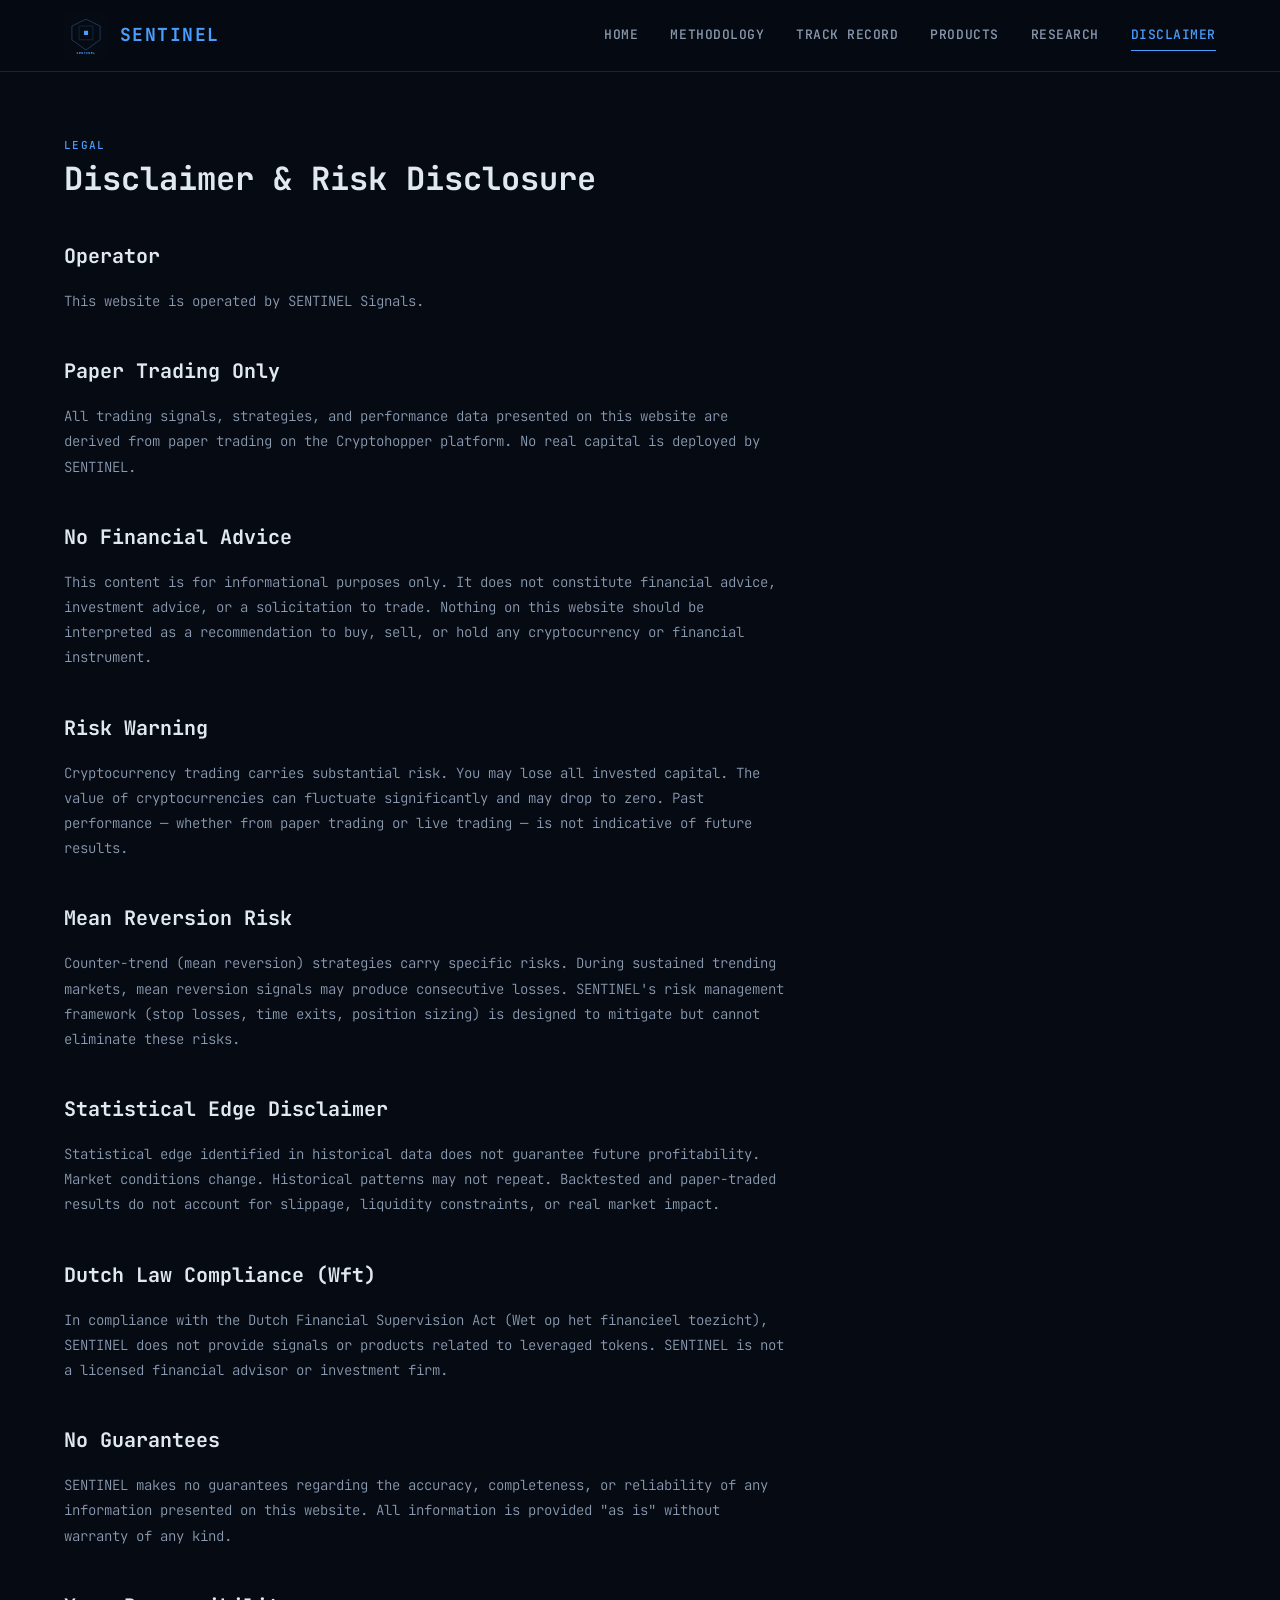
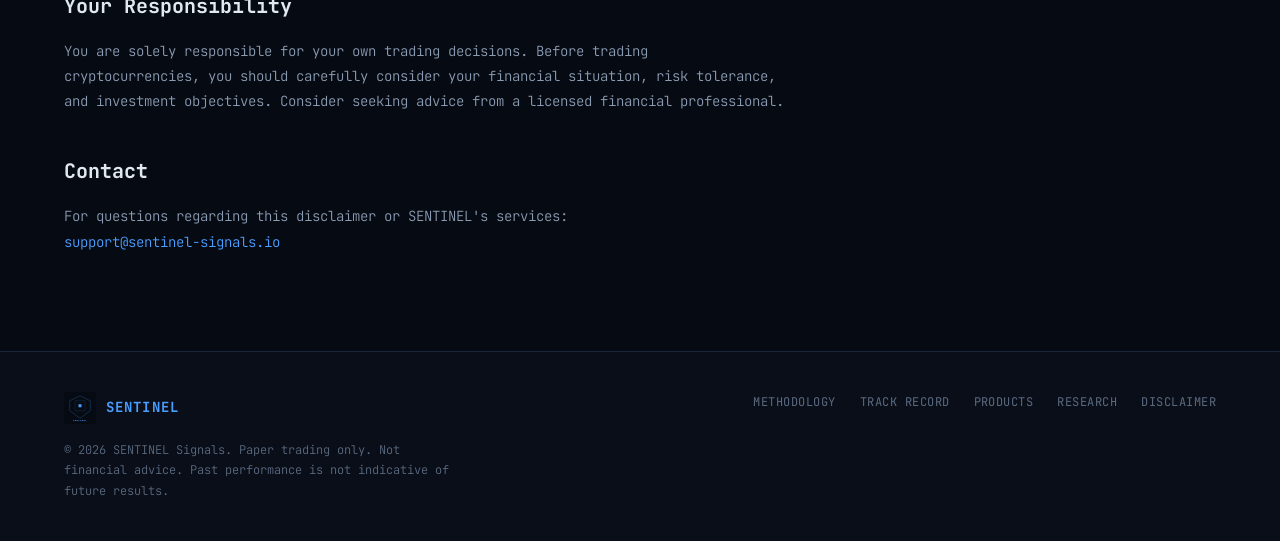
==== pages/disclaimer.html @ 6875c754 "Add complete SENTINEL website with logo in header Full website for sentinel-signals.io with 6 pages:" ====
<!DOCTYPE html>
<html lang="en">
<head>
  <meta charset="UTF-8">
  <meta name="viewport" content="width=device-width, initial-scale=1.0">
  <title>Disclaimer — SENTINEL</title>
  <meta name="description" content="Full risk disclosure and legal disclaimer for SENTINEL Signals.">
  <link rel="icon" href="../assets/logo.svg" type="image/svg+xml">
  <link rel="stylesheet" href="../css/style.css">
</head>
<body>

  <!-- ── Header ── -->
  <header class="header">
    <div class="header__inner">
      <a href="../index.html" class="header__logo">
        <img src="../assets/logo.svg" alt="SENTINEL Logo" class="header__logo-img">
        <span class="header__logo-text">SENTINEL</span>
      </a>
      <button class="header__menu-toggle" id="menuToggle" aria-label="Toggle navigation">
        <span></span><span></span><span></span>
      </button>
      <nav class="header__nav" id="navMenu">
        <a href="../index.html">Home</a>
        <a href="methodology.html">Methodology</a>
        <a href="track-record.html">Track Record</a>
        <a href="products.html">Products</a>
        <a href="research.html">Research</a>
        <a href="disclaimer.html" class="active">Disclaimer</a>
      </nav>
    </div>
  </header>

  <!-- ── Disclaimer Content ── -->
  <div class="container">
    <div class="disclaimer-content">
      <span class="section__label">Legal</span>
      <h1 class="section__title">Disclaimer &amp; Risk Disclosure</h1>

      <h2>Operator</h2>
      <p>
        This website is operated by SENTINEL Signals.
      </p>

      <h2>Paper Trading Only</h2>
      <p>
        All trading signals, strategies, and performance data presented on this website
        are derived from paper trading on the Cryptohopper platform.
        No real capital is deployed by SENTINEL.
      </p>

      <h2>No Financial Advice</h2>
      <p>
        This content is for informational purposes only. It does not constitute
        financial advice, investment advice, or a solicitation to trade.
        Nothing on this website should be interpreted as a recommendation to buy,
        sell, or hold any cryptocurrency or financial instrument.
      </p>

      <h2>Risk Warning</h2>
      <p>
        Cryptocurrency trading carries substantial risk. You may lose all invested
        capital. The value of cryptocurrencies can fluctuate significantly and may
        drop to zero. Past performance — whether from paper trading or live trading —
        is not indicative of future results.
      </p>

      <h2>Mean Reversion Risk</h2>
      <p>
        Counter-trend (mean reversion) strategies carry specific risks. During sustained
        trending markets, mean reversion signals may produce consecutive losses. SENTINEL's
        risk management framework (stop losses, time exits, position sizing) is designed to
        mitigate but cannot eliminate these risks.
      </p>

      <h2>Statistical Edge Disclaimer</h2>
      <p>
        Statistical edge identified in historical data does not guarantee future profitability.
        Market conditions change. Historical patterns may not repeat. Backtested and paper-traded
        results do not account for slippage, liquidity constraints, or real market impact.
      </p>

      <h2>Dutch Law Compliance (Wft)</h2>
      <p>
        In compliance with the Dutch Financial Supervision Act (Wet op het financieel toezicht),
        SENTINEL does not provide signals or products related to leveraged tokens.
        SENTINEL is not a licensed financial advisor or investment firm.
      </p>

      <h2>No Guarantees</h2>
      <p>
        SENTINEL makes no guarantees regarding the accuracy, completeness, or reliability
        of any information presented on this website. All information is provided "as is"
        without warranty of any kind.
      </p>

      <h2>Your Responsibility</h2>
      <p>
        You are solely responsible for your own trading decisions. Before trading cryptocurrencies,
        you should carefully consider your financial situation, risk tolerance, and investment
        objectives. Consider seeking advice from a licensed financial professional.
      </p>

      <h2>Contact</h2>
      <p>
        For questions regarding this disclaimer or SENTINEL's services:<br>
        <a href="mailto:support@sentinel-signals.io">support@sentinel-signals.io</a>
      </p>
    </div>
  </div>

  <!-- ── Footer ── -->
  <footer class="footer">
    <div class="container">
      <div class="footer__inner">
        <div class="footer__brand">
          <div class="footer__logo">
            <img src="../assets/logo.svg" alt="SENTINEL">
            <span>SENTINEL</span>
          </div>
          <p class="footer__legal">
            &copy; 2026 SENTINEL Signals. Paper trading only. Not financial advice.
            Past performance is not indicative of future results.
          </p>
        </div>
        <div class="footer__links">
          <a href="methodology.html">Methodology</a>
          <a href="track-record.html">Track Record</a>
          <a href="products.html">Products</a>
          <a href="research.html">Research</a>
          <a href="disclaimer.html">Disclaimer</a>
        </div>
      </div>
    </div>
  </footer>

  <script src="../js/main.js"></script>
</body>
</html>
---- css/style.css ----
/* ══════════════════════════════════════════
   SENTINEL — Global Styles
   Precise · Technical · Analytical · Rule-Based
   ══════════════════════════════════════════ */

@import url('https://fonts.googleapis.com/css2?family=JetBrains+Mono:wght@300;400;500;700&display=swap');

/* ── Reset & Base ── */
*, *::before, *::after {
  margin: 0;
  padding: 0;
  box-sizing: border-box;
}

:root {
  --bg-primary: #060a12;
  --bg-secondary: #0a0e18;
  --bg-card: #0d1220;
  --bg-card-hover: #111828;
  --blue-primary: #4a9eff;
  --blue-light: #7ab8ff;
  --blue-muted: #2a5a8a;
  --blue-glow: rgba(74, 158, 255, 0.15);
  --blue-glow-strong: rgba(74, 158, 255, 0.3);
  --text-primary: #e0e8f0;
  --text-secondary: #8a9ab0;
  --text-muted: #5a6a80;
  --border-color: #1a2438;
  --border-blue: rgba(74, 158, 255, 0.2);
  --warning-bg: rgba(255, 180, 0, 0.08);
  --warning-border: rgba(255, 180, 0, 0.3);
  --warning-text: #ffb400;
  --font-mono: 'JetBrains Mono', 'Fira Code', 'Courier New', monospace;
  --max-width: 1200px;
  --header-height: 72px;
}

html {
  scroll-behavior: smooth;
}

body {
  font-family: var(--font-mono);
  background-color: var(--bg-primary);
  color: var(--text-primary);
  line-height: 1.7;
  font-size: 15px;
  -webkit-font-smoothing: antialiased;
  -moz-osx-font-smoothing: grayscale;
}

a {
  color: var(--blue-primary);
  text-decoration: none;
  transition: color 0.2s ease;
}

a:hover {
  color: var(--blue-light);
}

img {
  max-width: 100%;
  height: auto;
}

/* ── Layout ── */
.container {
  max-width: var(--max-width);
  margin: 0 auto;
  padding: 0 24px;
}

.section {
  padding: 80px 0;
}

.section--alt {
  background-color: var(--bg-secondary);
}

/* ── Header ── */
.header {
  position: fixed;
  top: 0;
  left: 0;
  right: 0;
  height: var(--header-height);
  background: rgba(6, 10, 18, 0.92);
  backdrop-filter: blur(12px);
  -webkit-backdrop-filter: blur(12px);
  border-bottom: 1px solid var(--border-color);
  z-index: 1000;
  transition: background 0.3s ease;
}

.header__inner {
  display: flex;
  align-items: center;
  justify-content: space-between;
  height: 100%;
  max-width: var(--max-width);
  margin: 0 auto;
  padding: 0 24px;
}

.header__logo {
  display: flex;
  align-items: center;
  gap: 12px;
  text-decoration: none;
  flex-shrink: 0;
}

.header__logo-img {
  height: 44px;
  width: 44px;
  object-fit: contain;
}

.header__logo-text {
  font-size: 18px;
  font-weight: 700;
  letter-spacing: 0.08em;
  color: var(--blue-primary);
  text-transform: uppercase;
}

.header__nav {
  display: flex;
  align-items: center;
  gap: 32px;
}

.header__nav a {
  font-size: 13px;
  font-weight: 500;
  letter-spacing: 0.04em;
  color: var(--text-secondary);
  text-transform: uppercase;
  transition: color 0.2s ease;
  position: relative;
}

.header__nav a:hover,
.header__nav a.active {
  color: var(--blue-primary);
}

.header__nav a::after {
  content: '';
  position: absolute;
  bottom: -4px;
  left: 0;
  width: 0;
  height: 1px;
  background: var(--blue-primary);
  transition: width 0.2s ease;
}

.header__nav a:hover::after,
.header__nav a.active::after {
  width: 100%;
}

/* Mobile menu toggle */
.header__menu-toggle {
  display: none;
  background: none;
  border: none;
  cursor: pointer;
  padding: 8px;
}

.header__menu-toggle span {
  display: block;
  width: 24px;
  height: 2px;
  background: var(--blue-primary);
  margin: 5px 0;
  transition: all 0.3s ease;
}

/* ── Hero ── */
.hero {
  padding-top: calc(var(--header-height) + 80px);
  padding-bottom: 80px;
  position: relative;
  overflow: hidden;
}

.hero::before {
  content: '';
  position: absolute;
  top: 0;
  left: 0;
  right: 0;
  bottom: 0;
  background: radial-gradient(ellipse at 20% 30%, var(--blue-glow) 0%, transparent 60%);
  pointer-events: none;
}

.hero__content {
  position: relative;
  z-index: 1;
  max-width: 800px;
}

.hero__tag {
  display: inline-block;
  font-size: 11px;
  font-weight: 500;
  letter-spacing: 0.12em;
  text-transform: uppercase;
  color: var(--blue-primary);
  border: 1px solid var(--border-blue);
  padding: 6px 14px;
  margin-bottom: 24px;
  background: var(--blue-glow);
}

.hero h1 {
  font-size: clamp(28px, 4vw, 48px);
  font-weight: 700;
  line-height: 1.2;
  letter-spacing: -0.01em;
  color: var(--text-primary);
  margin-bottom: 24px;
}

.hero h1 .highlight {
  color: var(--blue-primary);
}

.hero__sub {
  font-size: 15px;
  font-weight: 300;
  line-height: 1.8;
  color: var(--text-secondary);
  margin-bottom: 32px;
  max-width: 680px;
}

.hero__cta {
  display: flex;
  gap: 16px;
  flex-wrap: wrap;
  margin-bottom: 32px;
}

.hero__disclaimer {
  font-size: 12px;
  color: var(--text-muted);
  line-height: 1.6;
  border-left: 2px solid var(--border-blue);
  padding-left: 12px;
}

/* ── Buttons ── */
.btn {
  display: inline-flex;
  align-items: center;
  gap: 8px;
  font-family: var(--font-mono);
  font-size: 13px;
  font-weight: 600;
  letter-spacing: 0.04em;
  text-transform: uppercase;
  padding: 14px 28px;
  border: none;
  cursor: pointer;
  transition: all 0.25s ease;
  text-decoration: none;
}

.btn--primary {
  background: var(--blue-primary);
  color: var(--bg-primary);
}

.btn--primary:hover {
  background: var(--blue-light);
  color: var(--bg-primary);
  box-shadow: 0 0 24px var(--blue-glow-strong);
}

.btn--secondary {
  background: transparent;
  color: var(--blue-primary);
  border: 1px solid var(--border-blue);
}

.btn--secondary:hover {
  border-color: var(--blue-primary);
  background: var(--blue-glow);
  color: var(--blue-light);
}

/* ── Section Headings ── */
.section__label {
  font-size: 11px;
  font-weight: 500;
  letter-spacing: 0.12em;
  text-transform: uppercase;
  color: var(--blue-primary);
  margin-bottom: 12px;
}

.section__title {
  font-size: clamp(22px, 3vw, 32px);
  font-weight: 700;
  line-height: 1.3;
  color: var(--text-primary);
  margin-bottom: 24px;
}

.section__body {
  font-size: 15px;
  font-weight: 300;
  line-height: 1.8;
  color: var(--text-secondary);
  max-width: 720px;
}

/* ── Conditions Grid (Bloomberg-style) ── */
.conditions-grid {
  display: grid;
  grid-template-columns: repeat(auto-fit, minmax(320px, 1fr));
  gap: 1px;
  background: var(--border-color);
  border: 1px solid var(--border-color);
  margin-top: 40px;
}

.condition-card {
  background: var(--bg-card);
  padding: 32px;
  transition: background 0.2s ease;
}

.condition-card:hover {
  background: var(--bg-card-hover);
}

.condition-card__number {
  font-size: 11px;
  font-weight: 500;
  letter-spacing: 0.12em;
  color: var(--text-muted);
  margin-bottom: 12px;
  text-transform: uppercase;
}

.condition-card__title {
  font-size: 16px;
  font-weight: 700;
  color: var(--blue-primary);
  margin-bottom: 16px;
  letter-spacing: 0.02em;
}

.condition-card__text {
  font-size: 14px;
  font-weight: 300;
  line-height: 1.7;
  color: var(--text-secondary);
}

.conditions-note {
  margin-top: 24px;
  padding: 20px 24px;
  background: var(--blue-glow);
  border: 1px solid var(--border-blue);
  font-size: 13px;
  font-weight: 600;
  color: var(--blue-primary);
  letter-spacing: 0.02em;
  text-align: center;
}

/* ── Risk Framework ── */
.risk-list {
  list-style: none;
  margin-top: 32px;
  display: flex;
  flex-direction: column;
  gap: 20px;
  max-width: 720px;
}

.risk-list__item {
  display: flex;
  gap: 16px;
  align-items: flex-start;
}

.risk-list__number {
  flex-shrink: 0;
  width: 36px;
  height: 36px;
  display: flex;
  align-items: center;
  justify-content: center;
  background: var(--blue-glow);
  border: 1px solid var(--border-blue);
  font-size: 14px;
  font-weight: 700;
  color: var(--blue-primary);
}

.risk-list__content h4 {
  font-size: 14px;
  font-weight: 600;
  color: var(--text-primary);
  margin-bottom: 6px;
}

.risk-list__content p {
  font-size: 14px;
  font-weight: 300;
  color: var(--text-secondary);
  line-height: 1.7;
}

/* ── Research References ── */
.research-list {
  list-style: none;
  margin-top: 32px;
  display: flex;
  flex-direction: column;
  gap: 24px;
  max-width: 720px;
}

.research-item {
  padding-left: 20px;
  border-left: 2px solid var(--border-blue);
}

.research-item__author {
  font-size: 13px;
  font-weight: 600;
  color: var(--blue-primary);
  margin-bottom: 4px;
}

.research-item__title {
  font-size: 14px;
  font-weight: 400;
  color: var(--text-primary);
  margin-bottom: 6px;
}

.research-item__desc {
  font-size: 13px;
  font-weight: 300;
  color: var(--text-secondary);
  line-height: 1.6;
}

.research-disclaimer {
  margin-top: 32px;
  font-size: 12px;
  color: var(--text-muted);
  line-height: 1.6;
  border-left: 2px solid var(--border-blue);
  padding-left: 12px;
  max-width: 720px;
}

/* ── Products Grid ── */
.products-grid {
  display: grid;
  grid-template-columns: repeat(auto-fit, minmax(280px, 1fr));
  gap: 1px;
  background: var(--border-color);
  border: 1px solid var(--border-color);
  margin-top: 40px;
}

.product-card {
  background: var(--bg-card);
  padding: 32px;
  display: flex;
  flex-direction: column;
  transition: background 0.2s ease;
}

.product-card:hover {
  background: var(--bg-card-hover);
}

.product-card__tag {
  font-size: 11px;
  font-weight: 500;
  letter-spacing: 0.12em;
  text-transform: uppercase;
  color: var(--text-muted);
  margin-bottom: 12px;
}

.product-card__name {
  font-size: 16px;
  font-weight: 700;
  color: var(--text-primary);
  margin-bottom: 12px;
}

.product-card__desc {
  font-size: 13px;
  font-weight: 300;
  line-height: 1.7;
  color: var(--text-secondary);
  flex: 1;
  margin-bottom: 20px;
}

.product-card__meta {
  display: flex;
  flex-wrap: wrap;
  gap: 8px;
  margin-bottom: 20px;
}

.product-card__badge {
  font-size: 11px;
  font-weight: 500;
  letter-spacing: 0.04em;
  padding: 4px 10px;
  background: var(--blue-glow);
  border: 1px solid var(--border-blue);
  color: var(--blue-primary);
}

.product-card__price {
  font-size: 20px;
  font-weight: 700;
  color: var(--blue-primary);
  margin-bottom: 16px;
}

.product-card__price span {
  font-size: 13px;
  font-weight: 300;
  color: var(--text-muted);
}

/* ── Track Record ── */
.track-stats {
  display: grid;
  grid-template-columns: repeat(auto-fit, minmax(180px, 1fr));
  gap: 1px;
  background: var(--border-color);
  border: 1px solid var(--border-color);
  margin-top: 40px;
}

.track-stat {
  background: var(--bg-card);
  padding: 28px 24px;
  text-align: center;
}

.track-stat__value {
  font-size: 28px;
  font-weight: 700;
  color: var(--blue-primary);
  margin-bottom: 8px;
}

.track-stat__label {
  font-size: 12px;
  font-weight: 400;
  letter-spacing: 0.06em;
  text-transform: uppercase;
  color: var(--text-muted);
}

.track-disclaimer {
  margin-top: 24px;
  padding: 16px 20px;
  background: var(--warning-bg);
  border: 1px solid var(--warning-border);
  font-size: 12px;
  color: var(--warning-text);
  line-height: 1.6;
}

/* ── Disclaimer Page ── */
.disclaimer-content {
  max-width: 720px;
  padding-top: calc(var(--header-height) + 60px);
  padding-bottom: 80px;
}

.disclaimer-content h2 {
  font-size: 20px;
  font-weight: 700;
  color: var(--text-primary);
  margin-top: 40px;
  margin-bottom: 16px;
}

.disclaimer-content p {
  font-size: 14px;
  font-weight: 300;
  line-height: 1.8;
  color: var(--text-secondary);
  margin-bottom: 16px;
}

/* ── Footer ── */
.footer {
  border-top: 1px solid var(--border-color);
  padding: 40px 0;
  background: var(--bg-secondary);
}

.footer__inner {
  display: flex;
  justify-content: space-between;
  align-items: flex-start;
  gap: 40px;
  flex-wrap: wrap;
}

.footer__brand {
  max-width: 400px;
}

.footer__logo {
  display: flex;
  align-items: center;
  gap: 10px;
  margin-bottom: 16px;
}

.footer__logo img {
  height: 32px;
  width: 32px;
}

.footer__logo span {
  font-size: 14px;
  font-weight: 700;
  letter-spacing: 0.08em;
  color: var(--blue-primary);
  text-transform: uppercase;
}

.footer__legal {
  font-size: 12px;
  font-weight: 300;
  line-height: 1.7;
  color: var(--text-muted);
}

.footer__links {
  display: flex;
  gap: 24px;
  flex-wrap: wrap;
}

.footer__links a {
  font-size: 12px;
  font-weight: 400;
  letter-spacing: 0.04em;
  text-transform: uppercase;
  color: var(--text-muted);
}

.footer__links a:hover {
  color: var(--blue-primary);
}

/* ── Disclaimer Modal ── */
.modal-overlay {
  position: fixed;
  inset: 0;
  background: rgba(0, 0, 0, 0.8);
  backdrop-filter: blur(4px);
  z-index: 9999;
  display: flex;
  align-items: center;
  justify-content: center;
  padding: 24px;
}

.modal-overlay.hidden {
  display: none;
}

.modal {
  background: var(--bg-card);
  border: 1px solid var(--border-color);
  max-width: 560px;
  width: 100%;
  padding: 40px;
}

.modal__icon {
  font-size: 24px;
  margin-bottom: 16px;
}

.modal__title {
  font-size: 18px;
  font-weight: 700;
  color: var(--text-primary);
  margin-bottom: 20px;
}

.modal__text {
  font-size: 13px;
  font-weight: 300;
  line-height: 1.8;
  color: var(--text-secondary);
  margin-bottom: 28px;
}

.modal__btn {
  width: 100%;
}

/* ── Cookie Banner ── */
.cookie-banner {
  position: fixed;
  bottom: 0;
  left: 0;
  right: 0;
  background: var(--bg-card);
  border-top: 1px solid var(--border-color);
  padding: 16px 24px;
  z-index: 9998;
  display: flex;
  align-items: center;
  justify-content: space-between;
  gap: 16px;
  flex-wrap: wrap;
}

.cookie-banner.hidden {
  display: none;
}

.cookie-banner__text {
  font-size: 12px;
  font-weight: 300;
  color: var(--text-secondary);
}

.cookie-banner__actions {
  display: flex;
  gap: 12px;
}

.cookie-banner__btn {
  font-family: var(--font-mono);
  font-size: 11px;
  font-weight: 600;
  letter-spacing: 0.04em;
  text-transform: uppercase;
  padding: 8px 16px;
  border: none;
  cursor: pointer;
  transition: all 0.2s ease;
}

.cookie-banner__btn--accept {
  background: var(--blue-primary);
  color: var(--bg-primary);
}

.cookie-banner__btn--manage {
  background: transparent;
  color: var(--text-muted);
  border: 1px solid var(--border-color);
}

/* ── Page Header (for sub-pages) ── */
.page-header {
  padding-top: calc(var(--header-height) + 60px);
  padding-bottom: 40px;
  border-bottom: 1px solid var(--border-color);
}

/* ── Responsive ── */
@media (max-width: 768px) {
  .header__nav {
    display: none;
    position: absolute;
    top: var(--header-height);
    left: 0;
    right: 0;
    background: var(--bg-primary);
    border-bottom: 1px solid var(--border-color);
    flex-direction: column;
    padding: 24px;
    gap: 20px;
  }

  .header__nav.open {
    display: flex;
  }

  .header__menu-toggle {
    display: block;
  }

  .hero h1 {
    font-size: 26px;
  }

  .conditions-grid {
    grid-template-columns: 1fr;
  }

  .products-grid {
    grid-template-columns: 1fr;
  }

  .footer__inner {
    flex-direction: column;
  }

  .section {
    padding: 60px 0;
  }

  .hero {
    padding-top: calc(var(--header-height) + 40px);
    padding-bottom: 60px;
  }
}
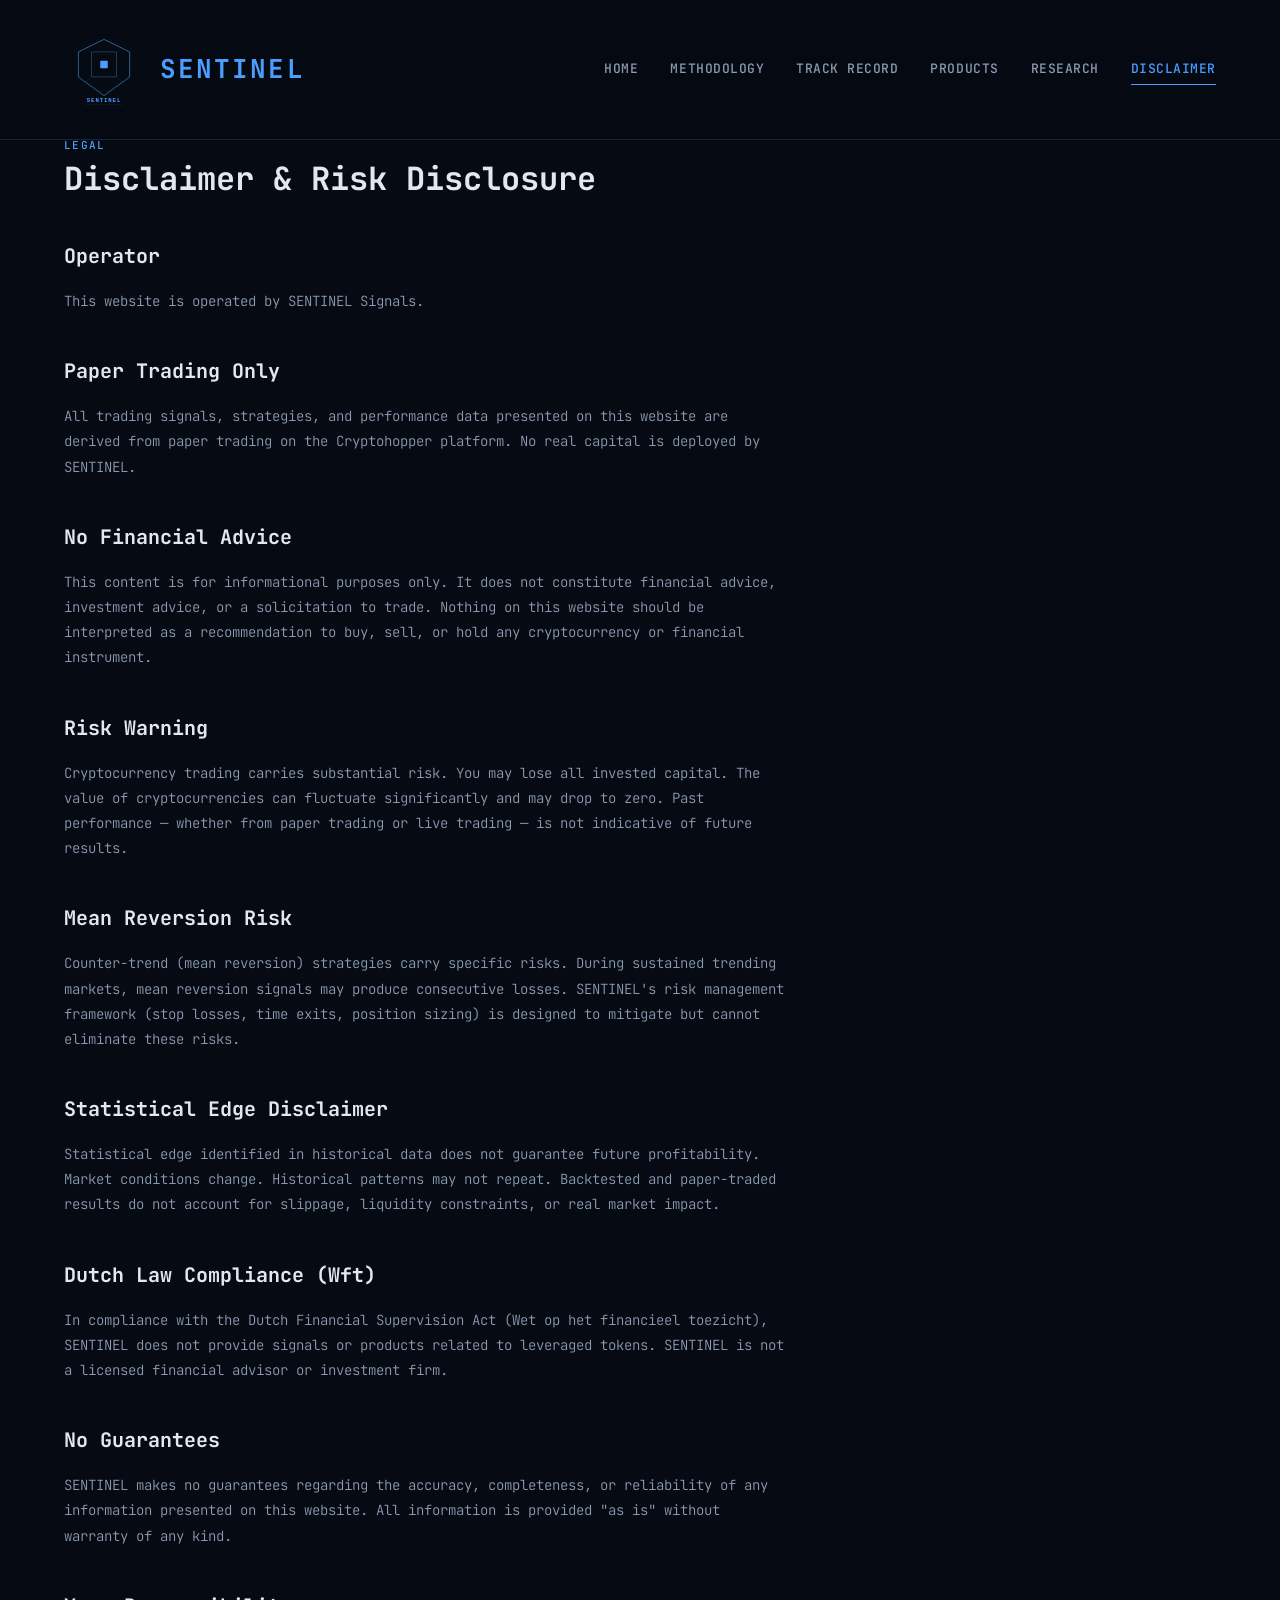
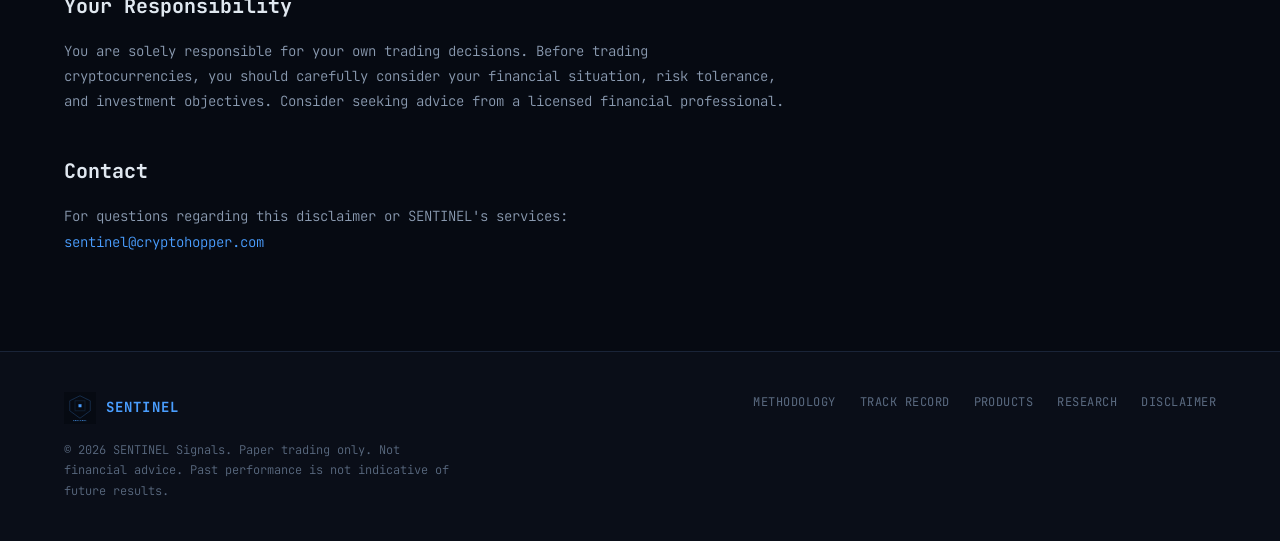
==== commit d5206c1b: "Update contact email to sentinel@cryptohopper.com https://claude.ai/code/session_01MreE29MyZRjWnUt4k" ====
--- a/pages/disclaimer.html
+++ b/pages/disclaimer.html
@@ -104,7 +104,7 @@
       <h2>Contact</h2>
       <p>
         For questions regarding this disclaimer or SENTINEL's services:<br>
-        <a href="mailto:support@sentinel-signals.io">support@sentinel-signals.io</a>
+        <a href="mailto:sentinel@cryptohopper.com">sentinel@cryptohopper.com</a>
       </p>
     </div>
   </div>
--- a/css/style.css
+++ b/css/style.css
@@ -33,6 +33,7 @@
   --font-mono: 'JetBrains Mono', 'Fira Code', 'Courier New', monospace;
   --max-width: 1200px;
   --header-height: 72px;
+  --header-height-expanded: 140px;
 }
 
 html {
@@ -85,13 +86,19 @@
   top: 0;
   left: 0;
   right: 0;
-  height: var(--header-height);
-  background: rgba(6, 10, 18, 0.92);
+  height: var(--header-height-expanded);
+  background: rgba(6, 10, 18, 0.95);
   backdrop-filter: blur(12px);
   -webkit-backdrop-filter: blur(12px);
   border-bottom: 1px solid var(--border-color);
   z-index: 1000;
-  transition: background 0.3s ease;
+  transition: height 0.4s ease, background 0.3s ease, box-shadow 0.3s ease;
+}
+
+.header.header--scrolled {
+  height: var(--header-height);
+  background: rgba(6, 10, 18, 0.98);
+  box-shadow: 0 2px 20px rgba(0, 0, 0, 0.3);
 }
 
 .header__inner {
@@ -107,23 +114,34 @@
 .header__logo {
   display: flex;
   align-items: center;
-  gap: 12px;
+  gap: 16px;
   text-decoration: none;
   flex-shrink: 0;
 }
 
 .header__logo-img {
-  height: 44px;
-  width: 44px;
+  height: 80px;
+  width: 80px;
   object-fit: contain;
+  transition: height 0.4s ease, width 0.4s ease;
+}
+
+.header--scrolled .header__logo-img {
+  height: 40px;
+  width: 40px;
 }
 
 .header__logo-text {
+  font-size: 26px;
+  font-weight: 700;
+  letter-spacing: 0.08em;
+  color: var(--blue-primary);
+  text-transform: uppercase;
+  transition: font-size 0.4s ease;
+}
+
+.header--scrolled .header__logo-text {
   font-size: 18px;
-  font-weight: 700;
-  letter-spacing: 0.08em;
-  color: var(--blue-primary);
-  text-transform: uppercase;
 }
 
 .header__nav {
@@ -183,7 +201,7 @@
 
 /* ── Hero ── */
 .hero {
-  padding-top: calc(var(--header-height) + 80px);
+  padding-top: calc(var(--header-height-expanded) + 80px);
   padding-bottom: 80px;
   position: relative;
   overflow: hidden;
@@ -828,7 +846,25 @@
   }
 
   .hero {
-    padding-top: calc(var(--header-height) + 40px);
+    padding-top: calc(var(--header-height-expanded) + 40px);
     padding-bottom: 60px;
   }
-}
+
+  .header__logo-img {
+    height: 60px;
+    width: 60px;
+  }
+
+  .header--scrolled .header__logo-img {
+    height: 36px;
+    width: 36px;
+  }
+
+  .header__logo-text {
+    font-size: 20px;
+  }
+
+  .header--scrolled .header__logo-text {
+    font-size: 16px;
+  }
+}
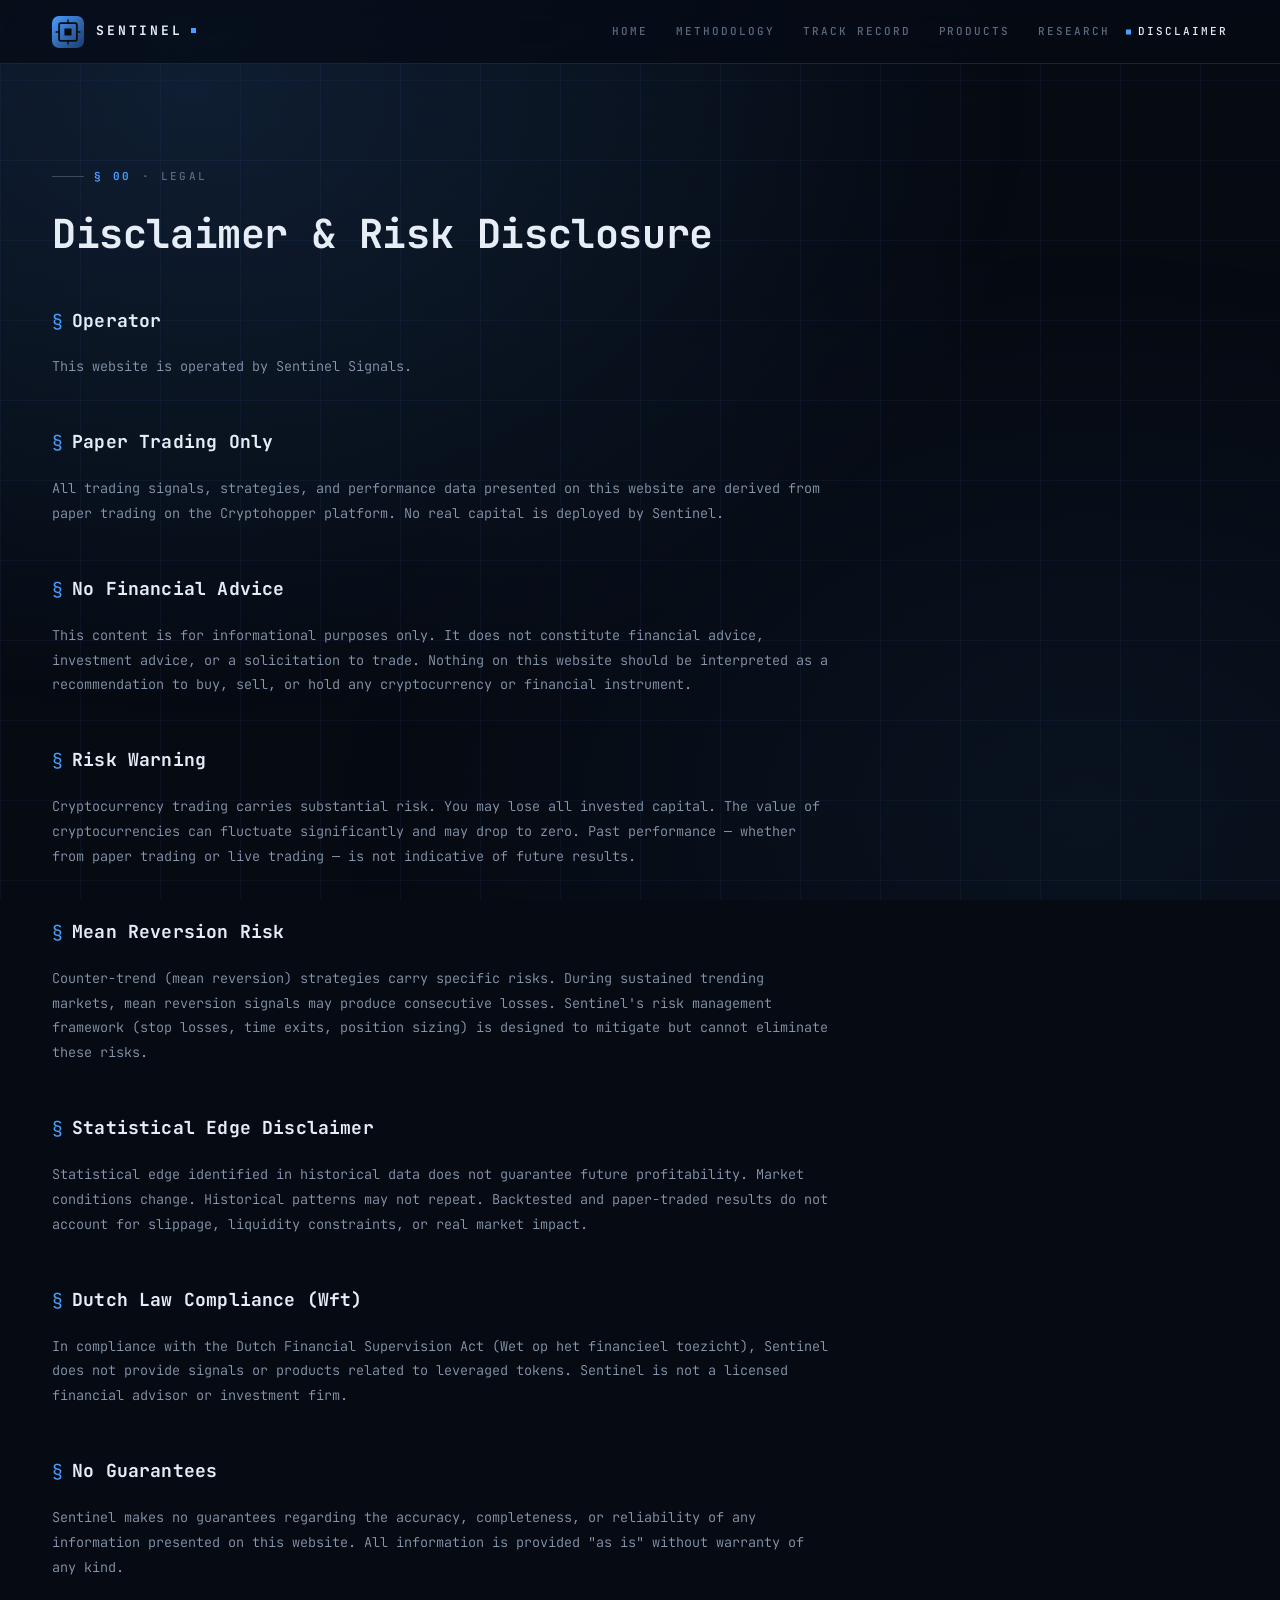
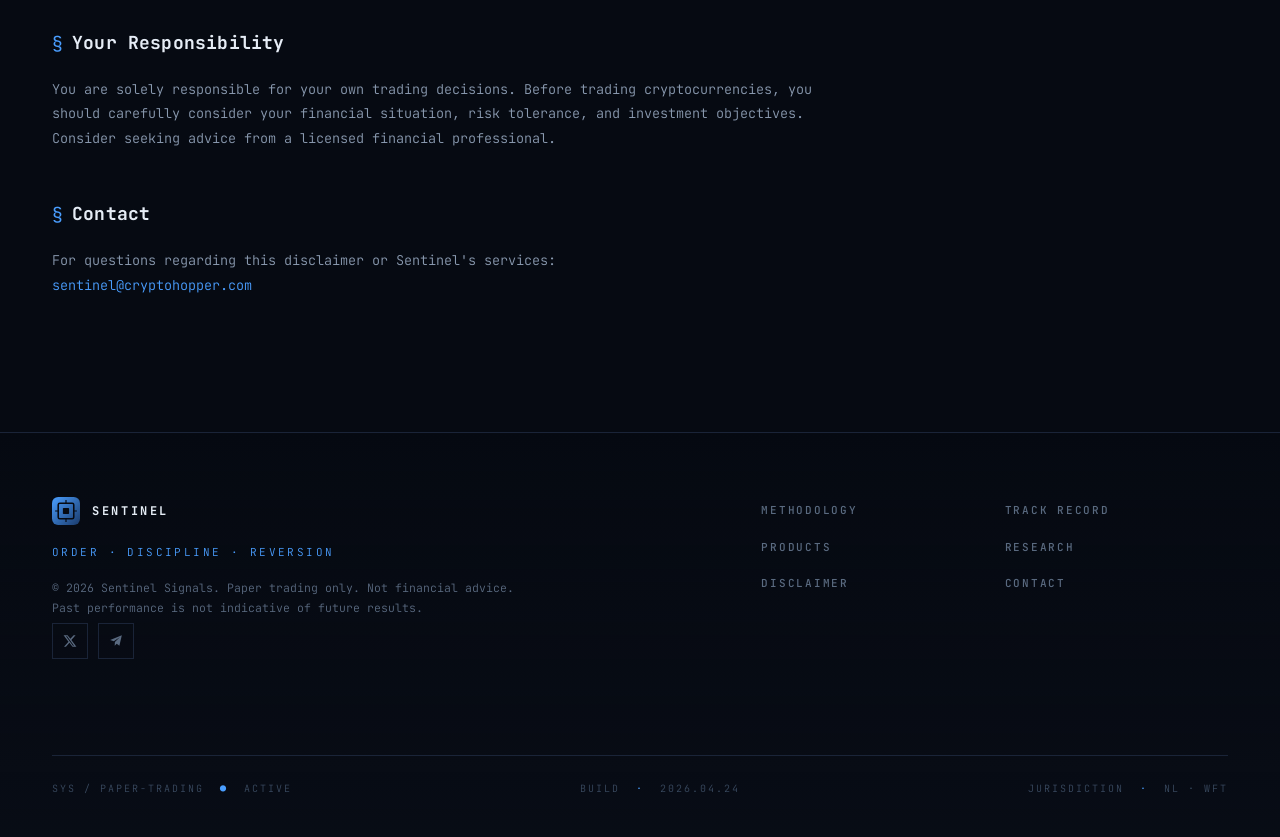
==== commit 6a6784f6: "Redesign site with institutional-terminal aesthetic - New logo SVG: rounded-square blue-gradient cro" ====
--- a/pages/disclaimer.html
+++ b/pages/disclaimer.html
@@ -10,12 +10,11 @@
 </head>
 <body>
 
-  <!-- ── Header ── -->
   <header class="header">
     <div class="header__inner">
       <a href="../index.html" class="header__logo">
-        <img src="../assets/logo.svg" alt="SENTINEL Logo" class="header__logo-img">
-        <span class="header__logo-text">SENTINEL</span>
+        <img src="../assets/logo.svg" alt="SENTINEL" class="header__logo-img">
+        <span class="header__logo-text">Sentinel</span>
       </a>
       <button class="header__menu-toggle" id="menuToggle" aria-label="Toggle navigation">
         <span></span><span></span><span></span>
@@ -31,22 +30,21 @@
     </div>
   </header>
 
-  <!-- ── Disclaimer Content ── -->
   <div class="container">
     <div class="disclaimer-content">
-      <span class="section__label">Legal</span>
+      <div class="eyebrow eyebrow--id">
+        <span class="eyebrow__code">§ 00</span> · Legal
+      </div>
       <h1 class="section__title">Disclaimer &amp; Risk Disclosure</h1>
 
       <h2>Operator</h2>
-      <p>
-        This website is operated by SENTINEL Signals.
-      </p>
+      <p>This website is operated by Sentinel Signals.</p>
 
       <h2>Paper Trading Only</h2>
       <p>
         All trading signals, strategies, and performance data presented on this website
         are derived from paper trading on the Cryptohopper platform.
-        No real capital is deployed by SENTINEL.
+        No real capital is deployed by Sentinel.
       </p>
 
       <h2>No Financial Advice</h2>
@@ -68,7 +66,7 @@
       <h2>Mean Reversion Risk</h2>
       <p>
         Counter-trend (mean reversion) strategies carry specific risks. During sustained
-        trending markets, mean reversion signals may produce consecutive losses. SENTINEL's
+        trending markets, mean reversion signals may produce consecutive losses. Sentinel's
         risk management framework (stop losses, time exits, position sizing) is designed to
         mitigate but cannot eliminate these risks.
       </p>
@@ -83,13 +81,13 @@
       <h2>Dutch Law Compliance (Wft)</h2>
       <p>
         In compliance with the Dutch Financial Supervision Act (Wet op het financieel toezicht),
-        SENTINEL does not provide signals or products related to leveraged tokens.
-        SENTINEL is not a licensed financial advisor or investment firm.
+        Sentinel does not provide signals or products related to leveraged tokens.
+        Sentinel is not a licensed financial advisor or investment firm.
       </p>
 
       <h2>No Guarantees</h2>
       <p>
-        SENTINEL makes no guarantees regarding the accuracy, completeness, or reliability
+        Sentinel makes no guarantees regarding the accuracy, completeness, or reliability
         of any information presented on this website. All information is provided "as is"
         without warranty of any kind.
       </p>
@@ -103,32 +101,46 @@
 
       <h2>Contact</h2>
       <p>
-        For questions regarding this disclaimer or SENTINEL's services:<br>
+        For questions regarding this disclaimer or Sentinel's services:<br>
         <a href="mailto:sentinel@cryptohopper.com">sentinel@cryptohopper.com</a>
       </p>
     </div>
   </div>
 
-  <!-- ── Footer ── -->
   <footer class="footer">
     <div class="container">
       <div class="footer__inner">
         <div class="footer__brand">
           <div class="footer__logo">
-            <img src="../assets/logo.svg" alt="SENTINEL">
-            <span>SENTINEL</span>
+            <img src="../assets/logo.svg" alt="Sentinel">
+            <span>Sentinel</span>
           </div>
+          <div class="footer__tagline">Order · Discipline · Reversion</div>
           <p class="footer__legal">
-            &copy; 2026 SENTINEL Signals. Paper trading only. Not financial advice.
+            &copy; 2026 Sentinel Signals. Paper trading only. Not financial advice.
             Past performance is not indicative of future results.
           </p>
+          <div class="footer__social">
+            <a href="https://x.com/SentinelAIBot" target="_blank" rel="noopener" aria-label="X (Twitter)">
+              <svg viewBox="0 0 24 24" aria-hidden="true"><path d="M18.244 2h3.308l-7.227 8.26L23 22h-6.7l-5.242-6.855L4.99 22H1.68l7.73-8.836L1 2h6.87l4.74 6.268L18.244 2Zm-1.16 18h1.833L7.029 3.892H5.063L17.084 20Z"/></svg>
+            </a>
+            <a href="https://t.me/seniteltheruler" target="_blank" rel="noopener" aria-label="Telegram">
+              <svg viewBox="0 0 24 24" aria-hidden="true"><path d="M22 2 2 10.33l6.23 2.1L18.5 5.5 10.1 13.9l-.33 6.1 3.4-3.25 4.63 3.43L22 2Z"/></svg>
+            </a>
+          </div>
         </div>
-        <div class="footer__links">
+        <nav class="footer__links" aria-label="Footer">
           <a href="methodology.html">Methodology</a>
           <a href="track-record.html">Track Record</a>
           <a href="products.html">Products</a>
           <a href="research.html">Research</a>
           <a href="disclaimer.html">Disclaimer</a>
+          <a href="mailto:sentinel@cryptohopper.com">Contact</a>
+        </nav>
+        <div class="footer__meta">
+          <span>SYS / PAPER-TRADING <span class="dot">●</span> ACTIVE</span>
+          <span>BUILD <span class="dot">·</span> 2026.04.24</span>
+          <span>JURISDICTION <span class="dot">·</span> NL · WFT</span>
         </div>
       </div>
     </div>
--- a/css/style.css
+++ b/css/style.css
@@ -1,11 +1,10 @@
 /* ══════════════════════════════════════════
-   SENTINEL — Global Styles
-   Precise · Technical · Analytical · Rule-Based
+   SENTINEL — Institutional Terminal
+   Blueprint · Precise · Analytical · Cold
    ══════════════════════════════════════════ */
 
-@import url('https://fonts.googleapis.com/css2?family=JetBrains+Mono:wght@300;400;500;700&display=swap');
-
-/* ── Reset & Base ── */
+@import url('https://fonts.googleapis.com/css2?family=JetBrains+Mono:wght@300;400;500;600;700;800&display=swap');
+
 *, *::before, *::after {
   margin: 0;
   padding: 0;
@@ -13,92 +12,142 @@
 }
 
 :root {
-  --bg-primary: #060a12;
-  --bg-secondary: #0a0e18;
-  --bg-card: #0d1220;
-  --bg-card-hover: #111828;
-  --blue-primary: #4a9eff;
-  --blue-light: #7ab8ff;
-  --blue-muted: #2a5a8a;
-  --blue-glow: rgba(74, 158, 255, 0.15);
-  --blue-glow-strong: rgba(74, 158, 255, 0.3);
-  --text-primary: #e0e8f0;
-  --text-secondary: #8a9ab0;
-  --text-muted: #5a6a80;
-  --border-color: #1a2438;
-  --border-blue: rgba(74, 158, 255, 0.2);
-  --warning-bg: rgba(255, 180, 0, 0.08);
-  --warning-border: rgba(255, 180, 0, 0.3);
-  --warning-text: #ffb400;
-  --font-mono: 'JetBrains Mono', 'Fira Code', 'Courier New', monospace;
-  --max-width: 1200px;
-  --header-height: 72px;
-  --header-height-expanded: 140px;
-}
-
-html {
-  scroll-behavior: smooth;
-}
+  --bg-0: #060a12;
+  --bg-1: #0a0e18;
+  --bg-2: #0d1220;
+  --bg-3: #111828;
+
+  --blue: #4a9eff;
+  --blue-hi: #7ab8ff;
+  --blue-deep: #1a3a6a;
+  --blue-lo: #2a5a8a;
+  --blue-ink: rgba(74, 158, 255, 0.08);
+  --blue-glow: rgba(74, 158, 255, 0.14);
+  --blue-glow-hi: rgba(74, 158, 255, 0.28);
+
+  --grid-line: rgba(74, 158, 255, 0.055);
+  --grid-line-hi: rgba(74, 158, 255, 0.10);
+
+  --ink: #e6edf6;
+  --ink-dim: #8a9ab0;
+  --ink-muted: #5a6a80;
+  --ink-ghost: #3a4a60;
+
+  --rule: #1a2438;
+  --rule-hi: rgba(74, 158, 255, 0.22);
+
+  --warn-bg: rgba(255, 180, 0, 0.06);
+  --warn-border: rgba(255, 180, 0, 0.28);
+  --warn: #ffb400;
+
+  --font-mono: 'JetBrains Mono', 'Fira Code', ui-monospace, 'Courier New', monospace;
+  --max-w: 1240px;
+  --header-h: 64px;
+
+  --ease: cubic-bezier(.2,.8,.2,1);
+}
+
+html { scroll-behavior: smooth; }
 
 body {
   font-family: var(--font-mono);
-  background-color: var(--bg-primary);
-  color: var(--text-primary);
+  font-weight: 300;
+  font-size: 14.5px;
   line-height: 1.7;
-  font-size: 15px;
+  color: var(--ink);
+  background-color: var(--bg-0);
   -webkit-font-smoothing: antialiased;
   -moz-osx-font-smoothing: grayscale;
+  overflow-x: hidden;
+
+  /* Blueprint grid backdrop — thin, precise, 80px */
+  background-image:
+    linear-gradient(var(--grid-line) 1px, transparent 1px),
+    linear-gradient(90deg, var(--grid-line) 1px, transparent 1px);
+  background-size: 80px 80px, 80px 80px;
+  background-attachment: fixed;
+}
+
+/* Radial blue wash from upper-left — atmospheric */
+body::before {
+  content: '';
+  position: fixed;
+  inset: 0;
+  pointer-events: none;
+  z-index: 0;
+  background:
+    radial-gradient(ellipse at 15% 10%, var(--blue-glow) 0%, transparent 55%),
+    radial-gradient(ellipse at 85% 90%, rgba(74, 158, 255, 0.06) 0%, transparent 50%);
+}
+
+/* Fine horizontal scanline overlay — 2px, very subtle */
+body::after {
+  content: '';
+  position: fixed;
+  inset: 0;
+  pointer-events: none;
+  z-index: 1;
+  background-image: repeating-linear-gradient(
+    to bottom,
+    transparent 0,
+    transparent 2px,
+    rgba(10, 14, 24, 0.18) 2px,
+    rgba(10, 14, 24, 0.18) 3px
+  );
+  opacity: 0.35;
+  mix-blend-mode: multiply;
 }
 
 a {
-  color: var(--blue-primary);
+  color: var(--blue);
   text-decoration: none;
-  transition: color 0.2s ease;
-}
-
-a:hover {
-  color: var(--blue-light);
-}
-
-img {
-  max-width: 100%;
-  height: auto;
-}
-
-/* ── Layout ── */
+  transition: color 0.2s var(--ease);
+}
+a:hover { color: var(--blue-hi); }
+
+img { max-width: 100%; height: auto; display: block; }
+
+/* ═════════ Layout ═════════ */
 .container {
-  max-width: var(--max-width);
+  position: relative;
+  z-index: 2;
+  max-width: var(--max-w);
   margin: 0 auto;
-  padding: 0 24px;
+  padding: 0 32px;
 }
 
 .section {
-  padding: 80px 0;
+  position: relative;
+  z-index: 2;
+  padding: 96px 0;
 }
 
 .section--alt {
-  background-color: var(--bg-secondary);
-}
-
-/* ── Header ── */
+  background:
+    linear-gradient(to bottom, rgba(10, 14, 24, 0.6), rgba(10, 14, 24, 0.6)),
+    linear-gradient(var(--grid-line) 1px, transparent 1px),
+    linear-gradient(90deg, var(--grid-line) 1px, transparent 1px);
+  background-size: auto, 80px 80px, 80px 80px;
+  border-top: 1px solid var(--rule);
+  border-bottom: 1px solid var(--rule);
+}
+
+/* ═════════ Header ═════════ */
 .header {
   position: fixed;
-  top: 0;
-  left: 0;
-  right: 0;
-  height: var(--header-height-expanded);
-  background: rgba(6, 10, 18, 0.95);
-  backdrop-filter: blur(12px);
-  -webkit-backdrop-filter: blur(12px);
-  border-bottom: 1px solid var(--border-color);
-  z-index: 1000;
-  transition: height 0.4s ease, background 0.3s ease, box-shadow 0.3s ease;
-}
-
-.header.header--scrolled {
-  height: var(--header-height);
-  background: rgba(6, 10, 18, 0.98);
-  box-shadow: 0 2px 20px rgba(0, 0, 0, 0.3);
+  top: 0; left: 0; right: 0;
+  height: var(--header-h);
+  z-index: 100;
+  background: rgba(6, 10, 18, 0.72);
+  backdrop-filter: blur(16px) saturate(140%);
+  -webkit-backdrop-filter: blur(16px) saturate(140%);
+  border-bottom: 1px solid var(--rule);
+  transition: background 0.3s var(--ease), border-color 0.3s var(--ease);
+}
+
+.header--scrolled {
+  background: rgba(6, 10, 18, 0.92);
+  border-bottom-color: var(--rule-hi);
 }
 
 .header__inner {
@@ -106,649 +155,1141 @@
   align-items: center;
   justify-content: space-between;
   height: 100%;
-  max-width: var(--max-width);
+  max-width: var(--max-w);
   margin: 0 auto;
-  padding: 0 24px;
+  padding: 0 32px;
 }
 
 .header__logo {
   display: flex;
   align-items: center;
-  gap: 16px;
-  text-decoration: none;
+  gap: 12px;
   flex-shrink: 0;
 }
 
 .header__logo-img {
-  height: 80px;
-  width: 80px;
+  height: 32px;
+  width: 32px;
   object-fit: contain;
-  transition: height 0.4s ease, width 0.4s ease;
-}
-
-.header--scrolled .header__logo-img {
-  height: 40px;
-  width: 40px;
 }
 
 .header__logo-text {
-  font-size: 26px;
+  font-size: 13px;
   font-weight: 700;
-  letter-spacing: 0.08em;
-  color: var(--blue-primary);
-  text-transform: uppercase;
-  transition: font-size 0.4s ease;
-}
-
-.header--scrolled .header__logo-text {
-  font-size: 18px;
+  letter-spacing: 0.22em;
+  color: var(--ink);
+  text-transform: uppercase;
+}
+
+.header__logo-text::after {
+  content: '';
+  display: inline-block;
+  width: 5px; height: 5px;
+  background: var(--blue);
+  margin-left: 8px;
+  vertical-align: 2px;
+  animation: pulse 2.4s infinite;
+}
+
+@keyframes pulse {
+  0%, 100% { opacity: 1; }
+  50% { opacity: 0.35; }
 }
 
 .header__nav {
   display: flex;
   align-items: center;
-  gap: 32px;
+  gap: 28px;
 }
 
 .header__nav a {
-  font-size: 13px;
+  position: relative;
+  font-size: 11px;
   font-weight: 500;
-  letter-spacing: 0.04em;
-  color: var(--text-secondary);
-  text-transform: uppercase;
-  transition: color 0.2s ease;
-  position: relative;
+  letter-spacing: 0.18em;
+  color: var(--ink-muted);
+  text-transform: uppercase;
+  transition: color 0.2s var(--ease);
+  padding: 6px 0;
 }
 
 .header__nav a:hover,
 .header__nav a.active {
-  color: var(--blue-primary);
-}
-
-.header__nav a::after {
+  color: var(--ink);
+}
+
+.header__nav a.active::before {
   content: '';
   position: absolute;
-  bottom: -4px;
-  left: 0;
-  width: 0;
-  height: 1px;
-  background: var(--blue-primary);
-  transition: width 0.2s ease;
-}
-
-.header__nav a:hover::after,
-.header__nav a.active::after {
-  width: 100%;
-}
-
-/* Mobile menu toggle */
+  left: -12px;
+  top: 50%;
+  width: 5px; height: 5px;
+  background: var(--blue);
+  transform: translateY(-50%);
+}
+
 .header__menu-toggle {
   display: none;
   background: none;
-  border: none;
+  border: 1px solid var(--rule);
   cursor: pointer;
   padding: 8px;
+  width: 36px; height: 36px;
 }
 
 .header__menu-toggle span {
   display: block;
-  width: 24px;
-  height: 2px;
-  background: var(--blue-primary);
-  margin: 5px 0;
-  transition: all 0.3s ease;
-}
-
-/* ── Hero ── */
-.hero {
-  padding-top: calc(var(--header-height-expanded) + 80px);
-  padding-bottom: 80px;
-  position: relative;
-  overflow: hidden;
-}
-
-.hero::before {
-  content: '';
-  position: absolute;
-  top: 0;
-  left: 0;
-  right: 0;
-  bottom: 0;
-  background: radial-gradient(ellipse at 20% 30%, var(--blue-glow) 0%, transparent 60%);
-  pointer-events: none;
-}
-
-.hero__content {
-  position: relative;
-  z-index: 1;
-  max-width: 800px;
-}
-
-.hero__tag {
-  display: inline-block;
+  width: 18px;
+  height: 1.5px;
+  background: var(--blue);
+  margin: 3px 0;
+  transition: all 0.2s var(--ease);
+}
+
+/* ═════════ Eyebrow & section labels ═════════ */
+.eyebrow {
+  display: inline-flex;
+  align-items: center;
+  gap: 10px;
   font-size: 11px;
   font-weight: 500;
-  letter-spacing: 0.12em;
-  text-transform: uppercase;
-  color: var(--blue-primary);
-  border: 1px solid var(--border-blue);
-  padding: 6px 14px;
+  letter-spacing: 0.22em;
+  text-transform: uppercase;
+  color: var(--blue);
   margin-bottom: 24px;
-  background: var(--blue-glow);
-}
-
-.hero h1 {
-  font-size: clamp(28px, 4vw, 48px);
+}
+
+.eyebrow::before {
+  content: '';
+  width: 32px;
+  height: 1px;
+  background: var(--blue);
+}
+
+.eyebrow--id {
+  color: var(--ink-muted);
+}
+.eyebrow--id .eyebrow__code {
+  color: var(--blue);
   font-weight: 700;
-  line-height: 1.2;
-  letter-spacing: -0.01em;
-  color: var(--text-primary);
+}
+.eyebrow--id::before { background: var(--ink-ghost); }
+
+/* ═════════ Hero ═════════ */
+.hero {
+  position: relative;
+  padding: calc(var(--header-h) + 96px) 0 120px;
+  overflow: hidden;
+}
+
+.hero__grid {
+  display: grid;
+  grid-template-columns: minmax(0, 1.15fr) minmax(0, 0.85fr);
+  gap: 72px;
+  align-items: center;
+}
+
+.hero__meta {
+  display: flex;
+  align-items: center;
+  gap: 10px;
+  font-size: 10.5px;
+  font-weight: 500;
+  letter-spacing: 0.28em;
+  text-transform: uppercase;
+  color: var(--blue);
+  margin-bottom: 32px;
+}
+
+.hero__meta-dot {
+  display: inline-block;
+  width: 6px; height: 6px;
+  background: var(--blue);
+  border-radius: 50%;
+  box-shadow: 0 0 10px var(--blue);
+}
+
+.hero__wordmark {
+  font-size: clamp(56px, 10vw, 128px);
+  font-weight: 800;
+  letter-spacing: -0.02em;
+  line-height: 0.95;
+  color: var(--ink);
   margin-bottom: 24px;
-}
-
-.hero h1 .highlight {
-  color: var(--blue-primary);
-}
-
-.hero__sub {
-  font-size: 15px;
+  position: relative;
+}
+
+.hero__wordmark .bracket {
+  color: var(--blue);
+  opacity: 0.5;
+  font-weight: 300;
+}
+
+.hero__tagline {
+  font-size: clamp(18px, 2vw, 24px);
+  font-weight: 400;
+  letter-spacing: 0.02em;
+  color: var(--blue);
+  margin-bottom: 32px;
+}
+
+.hero__lede {
+  font-size: 14.5px;
   font-weight: 300;
   line-height: 1.8;
-  color: var(--text-secondary);
-  margin-bottom: 32px;
-  max-width: 680px;
+  color: var(--ink-dim);
+  max-width: 560px;
+  margin-bottom: 40px;
 }
 
 .hero__cta {
   display: flex;
-  gap: 16px;
+  gap: 14px;
   flex-wrap: wrap;
-  margin-bottom: 32px;
+  margin-bottom: 40px;
+}
+
+.hero__meta-grid {
+  display: grid;
+  grid-template-columns: repeat(3, 1fr);
+  gap: 0;
+  border: 1px solid var(--rule);
+  max-width: 560px;
+}
+.hero__meta-grid > div {
+  padding: 16px 20px;
+  border-right: 1px solid var(--rule);
+}
+.hero__meta-grid > div:last-child { border-right: 0; }
+.hero__meta-grid dt {
+  font-size: 10px;
+  letter-spacing: 0.16em;
+  color: var(--ink-muted);
+  text-transform: uppercase;
+  margin-bottom: 6px;
+}
+.hero__meta-grid dd {
+  font-size: 15px;
+  font-weight: 700;
+  color: var(--blue);
 }
 
 .hero__disclaimer {
-  font-size: 12px;
-  color: var(--text-muted);
+  margin-top: 32px;
+  font-size: 11px;
+  color: var(--ink-muted);
+  line-height: 1.7;
+  padding-left: 16px;
+  border-left: 1px solid var(--blue-lo);
+  max-width: 520px;
+}
+
+/* Hero visual: chart + logo object */
+.hero__visual {
+  position: relative;
+  aspect-ratio: 1 / 1;
+  max-width: 440px;
+  justify-self: end;
+}
+
+.hero__visual::before,
+.hero__visual::after {
+  content: '';
+  position: absolute;
+  width: 14px; height: 14px;
+  border: 1px solid var(--blue);
+  opacity: 0.8;
+}
+.hero__visual::before { top: -18px; left: -18px; border-right: 0; border-bottom: 0; }
+.hero__visual::after  { bottom: -18px; right: -18px; border-left: 0; border-top: 0; }
+
+.hero__logo-object {
+  position: absolute;
+  top: 50%; left: 50%;
+  transform: translate(-50%, -50%);
+  width: 42%;
+  aspect-ratio: 1;
+  filter: drop-shadow(0 20px 60px rgba(74, 158, 255, 0.35));
+  z-index: 2;
+  animation: hover 6s ease-in-out infinite;
+}
+
+@keyframes hover {
+  0%, 100% { transform: translate(-50%, -50%) translateY(0); }
+  50% { transform: translate(-50%, -50%) translateY(-6px); }
+}
+
+/* Concentric dotted rings */
+.hero__ring {
+  position: absolute;
+  top: 50%; left: 50%;
+  transform: translate(-50%, -50%);
+  border-radius: 50%;
+  border: 1px dashed var(--blue-lo);
+  opacity: 0.5;
+}
+.hero__ring--1 { width: 60%; aspect-ratio: 1; }
+.hero__ring--2 { width: 80%; aspect-ratio: 1; opacity: 0.3; border-style: dotted; }
+.hero__ring--3 { width: 100%; aspect-ratio: 1; opacity: 0.2; }
+
+/* Mean reversion chart (absolutely positioned under icon) */
+.hero__chart {
+  position: absolute;
+  bottom: 6%;
+  left: 0; right: 0;
+  width: 100%;
+  height: 30%;
+  z-index: 1;
+  opacity: 0.85;
+}
+
+/* Top-left indicator block */
+.hero__indicator {
+  position: absolute;
+  top: 8%;
+  left: 4%;
+  font-size: 10px;
+  letter-spacing: 0.16em;
+  color: var(--ink-muted);
+  text-transform: uppercase;
   line-height: 1.6;
-  border-left: 2px solid var(--border-blue);
-  padding-left: 12px;
-}
-
-/* ── Buttons ── */
+}
+.hero__indicator strong {
+  color: var(--blue);
+  font-weight: 700;
+  display: block;
+  font-size: 11px;
+}
+
+.hero__status {
+  position: absolute;
+  top: 10%;
+  right: 4%;
+  display: flex;
+  align-items: center;
+  gap: 8px;
+  font-size: 10px;
+  letter-spacing: 0.22em;
+  color: var(--blue);
+  text-transform: uppercase;
+}
+.hero__status::before {
+  content: '';
+  width: 6px; height: 6px;
+  border-radius: 50%;
+  background: var(--blue);
+  box-shadow: 0 0 8px var(--blue);
+  animation: pulse 2s infinite;
+}
+
+/* ═════════ Buttons ═════════ */
 .btn {
   display: inline-flex;
   align-items: center;
-  gap: 8px;
+  gap: 12px;
   font-family: var(--font-mono);
-  font-size: 13px;
+  font-size: 12px;
   font-weight: 600;
-  letter-spacing: 0.04em;
-  text-transform: uppercase;
-  padding: 14px 28px;
-  border: none;
+  letter-spacing: 0.16em;
+  text-transform: uppercase;
+  padding: 14px 24px;
+  border: 1px solid transparent;
   cursor: pointer;
-  transition: all 0.25s ease;
-  text-decoration: none;
-}
+  transition: all 0.2s var(--ease);
+  position: relative;
+  overflow: hidden;
+}
+
+.btn::after {
+  content: '→';
+  transition: transform 0.2s var(--ease);
+}
+.btn--secondary::after { content: '→'; }
 
 .btn--primary {
-  background: var(--blue-primary);
-  color: var(--bg-primary);
-}
-
+  background: var(--blue);
+  color: var(--bg-0);
+  border-color: var(--blue);
+}
 .btn--primary:hover {
-  background: var(--blue-light);
-  color: var(--bg-primary);
-  box-shadow: 0 0 24px var(--blue-glow-strong);
-}
+  background: var(--blue-hi);
+  border-color: var(--blue-hi);
+  color: var(--bg-0);
+  box-shadow: 0 0 0 1px var(--bg-0), 0 0 0 2px var(--blue), 0 8px 24px var(--blue-glow-hi);
+}
+.btn--primary:hover::after { transform: translateX(4px); }
 
 .btn--secondary {
   background: transparent;
-  color: var(--blue-primary);
-  border: 1px solid var(--border-blue);
-}
-
+  color: var(--blue);
+  border-color: var(--blue-lo);
+}
 .btn--secondary:hover {
-  border-color: var(--blue-primary);
-  background: var(--blue-glow);
-  color: var(--blue-light);
-}
-
-/* ── Section Headings ── */
-.section__label {
-  font-size: 11px;
-  font-weight: 500;
-  letter-spacing: 0.12em;
-  text-transform: uppercase;
-  color: var(--blue-primary);
-  margin-bottom: 12px;
-}
-
+  border-color: var(--blue);
+  color: var(--blue-hi);
+  background: var(--blue-ink);
+}
+.btn--secondary:hover::after { transform: translateX(4px); }
+
+/* ═════════ Section headings ═════════ */
 .section__title {
-  font-size: clamp(22px, 3vw, 32px);
+  font-size: clamp(26px, 3.2vw, 40px);
   font-weight: 700;
-  line-height: 1.3;
-  color: var(--text-primary);
+  letter-spacing: -0.01em;
+  line-height: 1.2;
+  color: var(--ink);
   margin-bottom: 24px;
+  max-width: 780px;
+}
+
+.section__title em {
+  font-style: normal;
+  color: var(--blue);
 }
 
 .section__body {
-  font-size: 15px;
+  font-size: 14.5px;
   font-weight: 300;
-  line-height: 1.8;
-  color: var(--text-secondary);
-  max-width: 720px;
-}
-
-/* ── Conditions Grid (Bloomberg-style) ── */
+  line-height: 1.85;
+  color: var(--ink-dim);
+  max-width: 680px;
+}
+.section__body p + p { margin-top: 16px; }
+.section__body strong { color: var(--ink); font-weight: 600; }
+
+/* ═════════ Conditions grid (Bloomberg-style) ═════════ */
 .conditions-grid {
   display: grid;
-  grid-template-columns: repeat(auto-fit, minmax(320px, 1fr));
+  grid-template-columns: repeat(auto-fit, minmax(300px, 1fr));
   gap: 1px;
-  background: var(--border-color);
-  border: 1px solid var(--border-color);
-  margin-top: 40px;
-}
+  background: var(--rule);
+  border: 1px solid var(--rule);
+  margin-top: 48px;
+  position: relative;
+}
+
+.conditions-grid::before,
+.conditions-grid::after {
+  content: '';
+  position: absolute;
+  width: 12px; height: 12px;
+  border: 1px solid var(--blue);
+  pointer-events: none;
+}
+.conditions-grid::before { top: -1px; left: -1px; border-right: 0; border-bottom: 0; }
+.conditions-grid::after { bottom: -1px; right: -1px; border-left: 0; border-top: 0; }
 
 .condition-card {
-  background: var(--bg-card);
-  padding: 32px;
-  transition: background 0.2s ease;
-}
-
+  background: var(--bg-1);
+  padding: 36px 32px 32px;
+  transition: background 0.25s var(--ease);
+  position: relative;
+}
 .condition-card:hover {
-  background: var(--bg-card-hover);
+  background: var(--bg-2);
 }
 
 .condition-card__number {
-  font-size: 11px;
+  font-size: 10.5px;
   font-weight: 500;
-  letter-spacing: 0.12em;
-  color: var(--text-muted);
-  margin-bottom: 12px;
-  text-transform: uppercase;
+  letter-spacing: 0.22em;
+  color: var(--ink-muted);
+  margin-bottom: 16px;
+  text-transform: uppercase;
+  display: flex;
+  align-items: center;
+  gap: 8px;
+}
+.condition-card__number::before {
+  content: '';
+  width: 4px; height: 4px;
+  background: var(--blue);
 }
 
 .condition-card__title {
-  font-size: 16px;
+  font-size: 17px;
   font-weight: 700;
-  color: var(--blue-primary);
-  margin-bottom: 16px;
-  letter-spacing: 0.02em;
+  color: var(--blue);
+  margin-bottom: 18px;
+  letter-spacing: 0.01em;
 }
 
 .condition-card__text {
-  font-size: 14px;
+  font-size: 13.5px;
   font-weight: 300;
-  line-height: 1.7;
-  color: var(--text-secondary);
+  line-height: 1.75;
+  color: var(--ink-dim);
 }
 
 .conditions-note {
-  margin-top: 24px;
-  padding: 20px 24px;
-  background: var(--blue-glow);
-  border: 1px solid var(--border-blue);
-  font-size: 13px;
+  margin-top: 32px;
+  padding: 18px 24px;
+  border: 1px solid var(--rule-hi);
+  background: var(--blue-ink);
+  font-size: 12px;
   font-weight: 600;
-  color: var(--blue-primary);
-  letter-spacing: 0.02em;
+  letter-spacing: 0.14em;
+  color: var(--blue);
+  text-transform: uppercase;
   text-align: center;
-}
-
-/* ── Risk Framework ── */
+  position: relative;
+}
+.conditions-note::before,
+.conditions-note::after {
+  content: '◆';
+  color: var(--blue);
+  margin: 0 12px;
+  font-size: 10px;
+  vertical-align: 2px;
+}
+
+/* ═════════ Risk list ═════════ */
 .risk-list {
   list-style: none;
-  margin-top: 32px;
+  margin-top: 40px;
+  display: flex;
+  flex-direction: column;
+  gap: 0;
+  max-width: 780px;
+  border: 1px solid var(--rule);
+}
+
+.risk-list__item {
+  display: grid;
+  grid-template-columns: 56px 1fr;
+  gap: 20px;
+  padding: 24px 28px;
+  border-bottom: 1px solid var(--rule);
+  transition: background 0.2s var(--ease);
+}
+.risk-list__item:last-child { border-bottom: 0; }
+.risk-list__item:hover { background: var(--bg-1); }
+
+.risk-list__number {
+  display: flex;
+  align-items: flex-start;
+  justify-content: flex-start;
+  font-size: 11px;
+  font-weight: 700;
+  letter-spacing: 0.16em;
+  color: var(--blue);
+  text-transform: uppercase;
+  padding-top: 2px;
+}
+
+.risk-list__content h4 {
+  font-size: 14.5px;
+  font-weight: 600;
+  color: var(--ink);
+  margin-bottom: 6px;
+  letter-spacing: 0.01em;
+}
+.risk-list__content p {
+  font-size: 13.5px;
+  font-weight: 300;
+  color: var(--ink-dim);
+  line-height: 1.7;
+}
+
+/* ═════════ Research list ═════════ */
+.research-list {
+  list-style: none;
+  margin-top: 40px;
   display: flex;
   flex-direction: column;
   gap: 20px;
-  max-width: 720px;
-}
-
-.risk-list__item {
-  display: flex;
-  gap: 16px;
-  align-items: flex-start;
-}
-
-.risk-list__number {
-  flex-shrink: 0;
-  width: 36px;
-  height: 36px;
-  display: flex;
-  align-items: center;
-  justify-content: center;
-  background: var(--blue-glow);
-  border: 1px solid var(--border-blue);
-  font-size: 14px;
+  max-width: 780px;
+}
+
+.research-item {
+  padding: 24px 28px;
+  background: var(--bg-1);
+  border: 1px solid var(--rule);
+  position: relative;
+  transition: border-color 0.2s var(--ease), background 0.2s var(--ease);
+}
+.research-item:hover {
+  border-color: var(--rule-hi);
+  background: var(--bg-2);
+}
+
+.research-item::before {
+  content: '§';
+  position: absolute;
+  top: 22px; right: 28px;
+  font-size: 16px;
+  color: var(--blue-lo);
+  font-weight: 300;
+}
+
+.research-item__author {
+  font-size: 11px;
   font-weight: 700;
-  color: var(--blue-primary);
-}
-
-.risk-list__content h4 {
-  font-size: 14px;
-  font-weight: 600;
-  color: var(--text-primary);
+  letter-spacing: 0.18em;
+  color: var(--blue);
   margin-bottom: 6px;
-}
-
-.risk-list__content p {
-  font-size: 14px;
-  font-weight: 300;
-  color: var(--text-secondary);
-  line-height: 1.7;
-}
-
-/* ── Research References ── */
-.research-list {
-  list-style: none;
-  margin-top: 32px;
-  display: flex;
-  flex-direction: column;
-  gap: 24px;
-  max-width: 720px;
-}
-
-.research-item {
-  padding-left: 20px;
-  border-left: 2px solid var(--border-blue);
-}
-
-.research-item__author {
-  font-size: 13px;
-  font-weight: 600;
-  color: var(--blue-primary);
-  margin-bottom: 4px;
+  text-transform: uppercase;
 }
 
 .research-item__title {
-  font-size: 14px;
-  font-weight: 400;
-  color: var(--text-primary);
-  margin-bottom: 6px;
+  font-size: 14.5px;
+  font-weight: 500;
+  color: var(--ink);
+  margin-bottom: 10px;
 }
 
 .research-item__desc {
   font-size: 13px;
   font-weight: 300;
-  color: var(--text-secondary);
-  line-height: 1.6;
+  color: var(--ink-dim);
+  line-height: 1.7;
 }
 
 .research-disclaimer {
-  margin-top: 32px;
-  font-size: 12px;
-  color: var(--text-muted);
-  line-height: 1.6;
-  border-left: 2px solid var(--border-blue);
-  padding-left: 12px;
-  max-width: 720px;
-}
-
-/* ── Products Grid ── */
+  margin-top: 40px;
+  padding: 16px 20px;
+  font-size: 11.5px;
+  color: var(--ink-muted);
+  line-height: 1.7;
+  border-left: 1px solid var(--blue-lo);
+  max-width: 780px;
+}
+
+/* ═════════ Products grid ═════════ */
 .products-grid {
   display: grid;
-  grid-template-columns: repeat(auto-fit, minmax(280px, 1fr));
-  gap: 1px;
-  background: var(--border-color);
-  border: 1px solid var(--border-color);
-  margin-top: 40px;
+  grid-template-columns: repeat(auto-fit, minmax(300px, 1fr));
+  gap: 24px;
+  margin-top: 48px;
 }
 
 .product-card {
-  background: var(--bg-card);
-  padding: 32px;
+  background: var(--bg-1);
+  border: 1px solid var(--rule);
+  padding: 0;
   display: flex;
   flex-direction: column;
-  transition: background 0.2s ease;
-}
-
+  position: relative;
+  transition: border-color 0.25s var(--ease), transform 0.25s var(--ease);
+  overflow: hidden;
+}
 .product-card:hover {
-  background: var(--bg-card-hover);
-}
-
-.product-card__tag {
+  border-color: var(--rule-hi);
+  transform: translateY(-2px);
+}
+
+.product-card__art {
+  position: relative;
+  aspect-ratio: 1.4 / 1;
+  background:
+    linear-gradient(var(--grid-line-hi) 1px, transparent 1px),
+    linear-gradient(90deg, var(--grid-line-hi) 1px, transparent 1px),
+    var(--bg-0);
+  background-size: 28px 28px, 28px 28px, auto;
+  display: grid;
+  place-items: center;
+  border-bottom: 1px solid var(--rule);
+  overflow: hidden;
+}
+
+.product-card__art::before,
+.product-card__art::after {
+  content: '';
+  position: absolute;
+  width: 12px; height: 12px;
+  border: 1px solid var(--blue-lo);
+}
+.product-card__art::before { top: 8px; left: 8px; border-right: 0; border-bottom: 0; }
+.product-card__art::after  { bottom: 8px; right: 8px; border-left: 0; border-top: 0; }
+
+.product-card__icon {
+  width: 92px;
+  height: 92px;
+  filter: drop-shadow(0 10px 30px rgba(74, 158, 255, 0.35));
+  transition: transform 0.4s var(--ease);
+}
+.product-card:hover .product-card__icon {
+  transform: scale(1.04);
+}
+
+.product-card__pill {
+  position: absolute;
+  bottom: 22px;
+  left: 50%;
+  transform: translateX(-50%);
+  padding: 8px 20px;
+  border: 1px solid var(--blue-lo);
+  border-radius: 999px;
+  background: rgba(6, 10, 18, 0.8);
   font-size: 11px;
   font-weight: 500;
-  letter-spacing: 0.12em;
-  text-transform: uppercase;
-  color: var(--text-muted);
-  margin-bottom: 12px;
+  letter-spacing: 0.18em;
+  color: var(--ink);
+  text-transform: none;
+  backdrop-filter: blur(4px);
+}
+
+.product-card__body {
+  padding: 28px 28px 30px;
+  display: flex;
+  flex-direction: column;
+  flex: 1;
+}
+
+.product-card__tag {
+  font-size: 10px;
+  font-weight: 500;
+  letter-spacing: 0.22em;
+  color: var(--ink-muted);
+  text-transform: uppercase;
+  margin-bottom: 14px;
+  display: flex;
+  align-items: center;
+  gap: 8px;
+}
+.product-card__tag::before {
+  content: '';
+  width: 4px; height: 4px;
+  background: var(--blue);
 }
 
 .product-card__name {
   font-size: 16px;
   font-weight: 700;
-  color: var(--text-primary);
-  margin-bottom: 12px;
+  color: var(--ink);
+  margin-bottom: 14px;
+  line-height: 1.35;
+  letter-spacing: 0.01em;
 }
 
 .product-card__desc {
   font-size: 13px;
   font-weight: 300;
-  line-height: 1.7;
-  color: var(--text-secondary);
+  line-height: 1.75;
+  color: var(--ink-dim);
   flex: 1;
-  margin-bottom: 20px;
+  margin-bottom: 22px;
 }
 
 .product-card__meta {
   display: flex;
   flex-wrap: wrap;
   gap: 8px;
-  margin-bottom: 20px;
+  margin-bottom: 22px;
 }
 
 .product-card__badge {
+  font-size: 10px;
+  font-weight: 500;
+  letter-spacing: 0.14em;
+  padding: 5px 10px;
+  background: var(--blue-ink);
+  border: 1px solid var(--rule-hi);
+  color: var(--blue);
+  text-transform: uppercase;
+}
+
+.product-card__price {
+  font-size: 22px;
+  font-weight: 700;
+  color: var(--blue);
+  margin-bottom: 18px;
+  letter-spacing: -0.01em;
+}
+.product-card__price span {
+  font-size: 12px;
+  font-weight: 300;
+  color: var(--ink-muted);
+  letter-spacing: 0.08em;
+}
+
+/* ═════════ Exchanges ═════════ */
+.exchanges {
+  display: grid;
+  grid-template-columns: repeat(6, 1fr);
+  gap: 1px;
+  background: var(--rule);
+  border: 1px solid var(--rule);
+  margin-top: 48px;
+  position: relative;
+}
+.exchanges::before, .exchanges::after {
+  content: '';
+  position: absolute;
+  width: 12px; height: 12px;
+  border: 1px solid var(--blue);
+  pointer-events: none;
+}
+.exchanges::before { top: -1px; left: -1px; border-right: 0; border-bottom: 0; }
+.exchanges::after  { bottom: -1px; right: -1px; border-left: 0; border-top: 0; }
+
+.exchange {
+  display: flex;
+  flex-direction: column;
+  align-items: center;
+  justify-content: center;
+  gap: 14px;
+  padding: 28px 16px 24px;
+  background: var(--bg-1);
+  text-align: center;
+  transition: background 0.2s var(--ease);
+  color: inherit;
+  text-decoration: none;
+}
+.exchange:hover { background: var(--bg-2); color: inherit; }
+
+.exchange__logo {
+  width: 100%;
+  height: 26px;
+  display: flex;
+  align-items: center;
+  justify-content: center;
+}
+.exchange__logo img {
+  max-width: 108px;
+  max-height: 100%;
+  object-fit: contain;
+  /* Recolor any logo to Sentinel blue (#4a9eff) */
+  filter: brightness(0) saturate(100%) invert(58%) sepia(56%) saturate(3026%) hue-rotate(192deg) brightness(101%) contrast(101%);
+  opacity: 0.75;
+  transition: opacity 0.3s var(--ease), filter 0.3s var(--ease);
+}
+.exchange:hover .exchange__logo img {
+  opacity: 1;
+  filter: brightness(0) saturate(100%) invert(75%) sepia(40%) saturate(2500%) hue-rotate(185deg) brightness(115%) contrast(105%);
+}
+
+.exchange__name {
+  font-size: 10.5px;
+  font-weight: 500;
+  letter-spacing: 0.2em;
+  text-transform: uppercase;
+  color: var(--ink-muted);
+  transition: color 0.2s var(--ease);
+  line-height: 1;
+}
+.exchange:hover .exchange__name { color: var(--ink); }
+
+.exchange__quotes {
+  font-size: 9px;
+  font-weight: 400;
+  letter-spacing: 0.18em;
+  color: var(--ink-ghost);
+  text-transform: uppercase;
+  line-height: 1;
+  margin-top: -6px;
+}
+
+@media (max-width: 960px) {
+  .exchanges { grid-template-columns: repeat(4, 1fr); }
+}
+@media (max-width: 560px) {
+  .exchanges { grid-template-columns: repeat(3, 1fr); }
+}
+
+/* ═════════ Track record ═════════ */
+.track-stats {
+  display: grid;
+  grid-template-columns: repeat(auto-fit, minmax(160px, 1fr));
+  gap: 1px;
+  background: var(--rule);
+  border: 1px solid var(--rule);
+  margin-top: 48px;
+  position: relative;
+}
+.track-stats::before,
+.track-stats::after {
+  content: '';
+  position: absolute;
+  width: 12px; height: 12px;
+  border: 1px solid var(--blue);
+  pointer-events: none;
+}
+.track-stats::before { top: -1px; left: -1px; border-right: 0; border-bottom: 0; }
+.track-stats::after { bottom: -1px; right: -1px; border-left: 0; border-top: 0; }
+
+.track-stat {
+  background: var(--bg-1);
+  padding: 32px 20px;
+  text-align: center;
+  position: relative;
+  transition: background 0.2s var(--ease);
+}
+.track-stat:hover { background: var(--bg-2); }
+
+.track-stat__value {
+  font-size: 32px;
+  font-weight: 800;
+  color: var(--blue);
+  margin-bottom: 10px;
+  letter-spacing: -0.02em;
+  line-height: 1;
+}
+
+.track-stat__label {
+  font-size: 10px;
+  font-weight: 500;
+  letter-spacing: 0.18em;
+  text-transform: uppercase;
+  color: var(--ink-muted);
+}
+
+.track-disclaimer {
+  margin-top: 32px;
+  padding: 18px 22px;
+  background: var(--warn-bg);
+  border: 1px solid var(--warn-border);
+  font-size: 12px;
+  color: var(--warn);
+  line-height: 1.75;
+  letter-spacing: 0.01em;
+  position: relative;
+}
+.track-disclaimer::before {
+  content: '!';
+  display: inline-flex;
+  align-items: center;
+  justify-content: center;
+  width: 18px; height: 18px;
+  border: 1px solid var(--warn-border);
+  font-weight: 700;
+  margin-right: 12px;
+  vertical-align: -4px;
+}
+
+/* ═════════ Disclaimer page ═════════ */
+.disclaimer-content {
+  max-width: 780px;
+  padding-top: calc(var(--header-h) + 96px);
+  padding-bottom: 120px;
+  position: relative;
+  z-index: 2;
+}
+.disclaimer-content h2 {
+  font-size: 18px;
+  font-weight: 700;
+  color: var(--ink);
+  margin-top: 48px;
+  margin-bottom: 18px;
+  letter-spacing: 0.01em;
+  position: relative;
+  padding-left: 20px;
+}
+.disclaimer-content h2::before {
+  content: '§';
+  position: absolute;
+  left: 0;
+  color: var(--blue);
+  font-weight: 400;
+}
+.disclaimer-content p {
+  font-size: 13.5px;
+  font-weight: 300;
+  line-height: 1.85;
+  color: var(--ink-dim);
+  margin-bottom: 14px;
+}
+
+/* ═════════ Page header (sub-pages) ═════════ */
+.page-header {
+  padding-top: calc(var(--header-h) + 96px);
+  padding-bottom: 64px;
+  border-bottom: 1px solid var(--rule);
+  position: relative;
+  z-index: 2;
+}
+
+.page-header .section__title {
+  font-size: clamp(32px, 5vw, 56px);
+  line-height: 1.05;
+  margin-bottom: 24px;
+}
+
+/* ═════════ Footer ═════════ */
+.footer {
+  position: relative;
+  z-index: 2;
+  border-top: 1px solid var(--rule);
+  padding: 64px 0 40px;
+  background: linear-gradient(to bottom, transparent, rgba(10, 14, 24, 0.6));
+}
+
+.footer__inner {
+  display: grid;
+  grid-template-columns: minmax(0, 1.4fr) minmax(0, 1fr);
+  gap: 56px;
+  align-items: start;
+}
+
+.footer__brand {
+  max-width: 480px;
+}
+
+.footer__logo {
+  display: flex;
+  align-items: center;
+  gap: 12px;
+  margin-bottom: 18px;
+}
+.footer__logo img { height: 28px; width: 28px; }
+.footer__logo span {
+  font-size: 12px;
+  font-weight: 700;
+  letter-spacing: 0.22em;
+  color: var(--ink);
+  text-transform: uppercase;
+}
+
+.footer__tagline {
+  font-size: 11px;
+  letter-spacing: 0.22em;
+  color: var(--blue);
+  text-transform: uppercase;
+  margin-bottom: 16px;
+}
+
+.footer__legal {
+  font-size: 11.5px;
+  font-weight: 300;
+  line-height: 1.8;
+  color: var(--ink-muted);
+}
+
+.footer__nav {
+  display: flex;
+  flex-direction: column;
+  gap: 16px;
+}
+
+.footer__links {
+  display: grid;
+  grid-template-columns: repeat(2, 1fr);
+  gap: 10px 20px;
+  align-content: start;
+}
+.footer__links a {
   font-size: 11px;
   font-weight: 500;
-  letter-spacing: 0.04em;
-  padding: 4px 10px;
-  background: var(--blue-glow);
-  border: 1px solid var(--border-blue);
-  color: var(--blue-primary);
-}
-
-.product-card__price {
-  font-size: 20px;
-  font-weight: 700;
-  color: var(--blue-primary);
-  margin-bottom: 16px;
-}
-
-.product-card__price span {
-  font-size: 13px;
-  font-weight: 300;
-  color: var(--text-muted);
-}
-
-/* ── Track Record ── */
-.track-stats {
-  display: grid;
-  grid-template-columns: repeat(auto-fit, minmax(180px, 1fr));
-  gap: 1px;
-  background: var(--border-color);
-  border: 1px solid var(--border-color);
+  letter-spacing: 0.16em;
+  text-transform: uppercase;
+  color: var(--ink-muted);
+  padding: 4px 0;
+  transition: color 0.2s var(--ease);
+}
+.footer__links a:hover { color: var(--blue); }
+
+.footer__social {
+  display: flex;
+  gap: 10px;
+  margin-top: 4px;
+}
+
+.footer__social a {
+  display: inline-flex;
+  align-items: center;
+  justify-content: center;
+  width: 36px; height: 36px;
+  border: 1px solid var(--rule);
+  color: var(--ink-muted);
+  transition: color 0.2s var(--ease), border-color 0.2s var(--ease), background 0.2s var(--ease);
+}
+
+.footer__social a:hover {
+  color: var(--blue);
+  border-color: var(--rule-hi);
+  background: var(--blue-ink);
+}
+
+.footer__social svg {
+  width: 14px; height: 14px;
+  fill: currentColor;
+  display: block;
+}
+
+.footer__meta {
+  grid-column: 1 / -1;
   margin-top: 40px;
-}
-
-.track-stat {
-  background: var(--bg-card);
-  padding: 28px 24px;
-  text-align: center;
-}
-
-.track-stat__value {
-  font-size: 28px;
-  font-weight: 700;
-  color: var(--blue-primary);
-  margin-bottom: 8px;
-}
-
-.track-stat__label {
-  font-size: 12px;
-  font-weight: 400;
-  letter-spacing: 0.06em;
-  text-transform: uppercase;
-  color: var(--text-muted);
-}
-
-.track-disclaimer {
-  margin-top: 24px;
-  padding: 16px 20px;
-  background: var(--warning-bg);
-  border: 1px solid var(--warning-border);
-  font-size: 12px;
-  color: var(--warning-text);
-  line-height: 1.6;
-}
-
-/* ── Disclaimer Page ── */
-.disclaimer-content {
-  max-width: 720px;
-  padding-top: calc(var(--header-height) + 60px);
-  padding-bottom: 80px;
-}
-
-.disclaimer-content h2 {
-  font-size: 20px;
-  font-weight: 700;
-  color: var(--text-primary);
-  margin-top: 40px;
-  margin-bottom: 16px;
-}
-
-.disclaimer-content p {
-  font-size: 14px;
-  font-weight: 300;
-  line-height: 1.8;
-  color: var(--text-secondary);
-  margin-bottom: 16px;
-}
-
-/* ── Footer ── */
-.footer {
-  border-top: 1px solid var(--border-color);
-  padding: 40px 0;
-  background: var(--bg-secondary);
-}
-
-.footer__inner {
+  padding-top: 24px;
+  border-top: 1px solid var(--rule);
   display: flex;
   justify-content: space-between;
-  align-items: flex-start;
-  gap: 40px;
+  gap: 20px;
   flex-wrap: wrap;
-}
-
-.footer__brand {
-  max-width: 400px;
-}
-
-.footer__logo {
-  display: flex;
-  align-items: center;
-  gap: 10px;
-  margin-bottom: 16px;
-}
-
-.footer__logo img {
-  height: 32px;
-  width: 32px;
-}
-
-.footer__logo span {
-  font-size: 14px;
-  font-weight: 700;
-  letter-spacing: 0.08em;
-  color: var(--blue-primary);
-  text-transform: uppercase;
-}
-
-.footer__legal {
-  font-size: 12px;
-  font-weight: 300;
-  line-height: 1.7;
-  color: var(--text-muted);
-}
-
-.footer__links {
-  display: flex;
-  gap: 24px;
-  flex-wrap: wrap;
-}
-
-.footer__links a {
-  font-size: 12px;
-  font-weight: 400;
-  letter-spacing: 0.04em;
-  text-transform: uppercase;
-  color: var(--text-muted);
-}
-
-.footer__links a:hover {
-  color: var(--blue-primary);
-}
-
-/* ── Disclaimer Modal ── */
+  font-size: 10px;
+  letter-spacing: 0.2em;
+  color: var(--ink-ghost);
+  text-transform: uppercase;
+}
+.footer__meta .dot { color: var(--blue); margin: 0 8px; }
+
+/* ═════════ Modal ═════════ */
 .modal-overlay {
   position: fixed;
   inset: 0;
-  background: rgba(0, 0, 0, 0.8);
-  backdrop-filter: blur(4px);
+  background: rgba(6, 10, 18, 0.9);
+  backdrop-filter: blur(6px);
   z-index: 9999;
   display: flex;
   align-items: center;
   justify-content: center;
   padding: 24px;
 }
-
-.modal-overlay.hidden {
-  display: none;
-}
+.modal-overlay.hidden { display: none; }
 
 .modal {
-  background: var(--bg-card);
-  border: 1px solid var(--border-color);
+  background: var(--bg-1);
+  border: 1px solid var(--rule-hi);
   max-width: 560px;
   width: 100%;
-  padding: 40px;
-}
+  padding: 40px 44px;
+  position: relative;
+  box-shadow: 0 20px 60px rgba(0,0,0,0.5);
+}
+.modal::before,
+.modal::after {
+  content: '';
+  position: absolute;
+  width: 14px; height: 14px;
+  border: 1px solid var(--blue);
+}
+.modal::before { top: -1px; left: -1px; border-right: 0; border-bottom: 0; }
+.modal::after  { bottom: -1px; right: -1px; border-left: 0; border-top: 0; }
 
 .modal__icon {
-  font-size: 24px;
+  font-size: 20px;
   margin-bottom: 16px;
+  color: var(--warn);
 }
 
 .modal__title {
-  font-size: 18px;
+  font-size: 16px;
   font-weight: 700;
-  color: var(--text-primary);
+  color: var(--ink);
   margin-bottom: 20px;
+  letter-spacing: 0.02em;
 }
 
 .modal__text {
   font-size: 13px;
   font-weight: 300;
-  line-height: 1.8;
-  color: var(--text-secondary);
+  line-height: 1.85;
+  color: var(--ink-dim);
   margin-bottom: 28px;
 }
 
-.modal__btn {
-  width: 100%;
-}
-
-/* ── Cookie Banner ── */
+.modal__btn { width: 100%; justify-content: center; }
+
+/* ═════════ Cookie banner ═════════ */
 .cookie-banner {
   position: fixed;
-  bottom: 0;
-  left: 0;
-  right: 0;
-  background: var(--bg-card);
-  border-top: 1px solid var(--border-color);
-  padding: 16px 24px;
+  bottom: 16px;
+  left: 16px;
+  right: 16px;
+  max-width: 720px;
+  margin: 0 auto;
+  background: var(--bg-1);
+  border: 1px solid var(--rule-hi);
+  padding: 14px 20px;
   z-index: 9998;
   display: flex;
   align-items: center;
@@ -756,115 +1297,96 @@
   gap: 16px;
   flex-wrap: wrap;
 }
-
-.cookie-banner.hidden {
-  display: none;
-}
-
+.cookie-banner.hidden { display: none; }
 .cookie-banner__text {
-  font-size: 12px;
+  font-size: 11.5px;
   font-weight: 300;
-  color: var(--text-secondary);
-}
-
-.cookie-banner__actions {
-  display: flex;
-  gap: 12px;
-}
-
+  color: var(--ink-dim);
+}
+.cookie-banner__actions { display: flex; gap: 10px; }
 .cookie-banner__btn {
   font-family: var(--font-mono);
-  font-size: 11px;
+  font-size: 10.5px;
   font-weight: 600;
-  letter-spacing: 0.04em;
-  text-transform: uppercase;
-  padding: 8px 16px;
-  border: none;
+  letter-spacing: 0.16em;
+  text-transform: uppercase;
+  padding: 8px 14px;
+  border: 1px solid transparent;
   cursor: pointer;
-  transition: all 0.2s ease;
-}
-
+  transition: all 0.2s var(--ease);
+}
 .cookie-banner__btn--accept {
-  background: var(--blue-primary);
-  color: var(--bg-primary);
-}
-
+  background: var(--blue);
+  color: var(--bg-0);
+}
+.cookie-banner__btn--accept:hover { background: var(--blue-hi); }
 .cookie-banner__btn--manage {
   background: transparent;
-  color: var(--text-muted);
-  border: 1px solid var(--border-color);
-}
-
-/* ── Page Header (for sub-pages) ── */
-.page-header {
-  padding-top: calc(var(--header-height) + 60px);
-  padding-bottom: 40px;
-  border-bottom: 1px solid var(--border-color);
-}
-
-/* ── Responsive ── */
+  border-color: var(--rule-hi);
+  color: var(--ink-muted);
+}
+.cookie-banner__btn--manage:hover { color: var(--ink); }
+
+/* ═════════ Page-load reveal (subtle stagger) ═════════ */
+.reveal > * {
+  opacity: 0;
+  transform: translateY(8px);
+  animation: reveal 0.8s var(--ease) forwards;
+}
+.reveal > *:nth-child(1) { animation-delay: 0.00s; }
+.reveal > *:nth-child(2) { animation-delay: 0.08s; }
+.reveal > *:nth-child(3) { animation-delay: 0.16s; }
+.reveal > *:nth-child(4) { animation-delay: 0.24s; }
+.reveal > *:nth-child(5) { animation-delay: 0.32s; }
+.reveal > *:nth-child(6) { animation-delay: 0.40s; }
+.reveal > *:nth-child(7) { animation-delay: 0.48s; }
+
+@keyframes reveal {
+  to { opacity: 1; transform: translateY(0); }
+}
+
+/* ═════════ Responsive ═════════ */
+@media (max-width: 960px) {
+  .hero__grid { grid-template-columns: 1fr; gap: 56px; }
+  .hero__visual { justify-self: start; max-width: 340px; }
+  .footer__inner { grid-template-columns: 1fr; gap: 36px; }
+  .hero__meta-grid { grid-template-columns: repeat(2, 1fr); }
+  .hero__meta-grid > div:nth-child(2) { border-right: 0; }
+  .hero__meta-grid > div:nth-child(3) {
+    grid-column: 1 / -1;
+    border-top: 1px solid var(--rule);
+  }
+}
+
 @media (max-width: 768px) {
+  .container { padding: 0 20px; }
+  .section { padding: 72px 0; }
+  .header__inner { padding: 0 20px; }
+
   .header__nav {
     display: none;
     position: absolute;
-    top: var(--header-height);
-    left: 0;
-    right: 0;
-    background: var(--bg-primary);
-    border-bottom: 1px solid var(--border-color);
+    top: var(--header-h);
+    left: 0; right: 0;
+    background: var(--bg-0);
+    border-bottom: 1px solid var(--rule-hi);
     flex-direction: column;
-    padding: 24px;
-    gap: 20px;
+    align-items: flex-start;
+    padding: 20px 24px;
+    gap: 18px;
   }
-
-  .header__nav.open {
-    display: flex;
-  }
-
-  .header__menu-toggle {
-    display: block;
-  }
-
-  .hero h1 {
-    font-size: 26px;
-  }
-
-  .conditions-grid {
-    grid-template-columns: 1fr;
-  }
-
-  .products-grid {
-    grid-template-columns: 1fr;
-  }
-
-  .footer__inner {
-    flex-direction: column;
-  }
-
-  .section {
-    padding: 60px 0;
-  }
-
-  .hero {
-    padding-top: calc(var(--header-height-expanded) + 40px);
-    padding-bottom: 60px;
-  }
-
-  .header__logo-img {
-    height: 60px;
-    width: 60px;
-  }
-
-  .header--scrolled .header__logo-img {
-    height: 36px;
-    width: 36px;
-  }
-
-  .header__logo-text {
-    font-size: 20px;
-  }
-
-  .header--scrolled .header__logo-text {
-    font-size: 16px;
-  }
-}
+  .header__nav.open { display: flex; }
+  .header__nav a.active::before { left: -16px; }
+  .header__menu-toggle { display: block; }
+
+  .hero { padding: calc(var(--header-h) + 64px) 0 72px; }
+  .hero__wordmark { font-size: clamp(48px, 14vw, 88px); }
+
+  .footer__links { grid-template-columns: 1fr; }
+  .footer__meta { flex-direction: column; align-items: flex-start; gap: 6px; }
+
+  .risk-list__item { grid-template-columns: 40px 1fr; padding: 20px; gap: 12px; }
+
+  .cookie-banner { flex-direction: column; align-items: stretch; }
+  .cookie-banner__actions { justify-content: flex-end; }
+}
